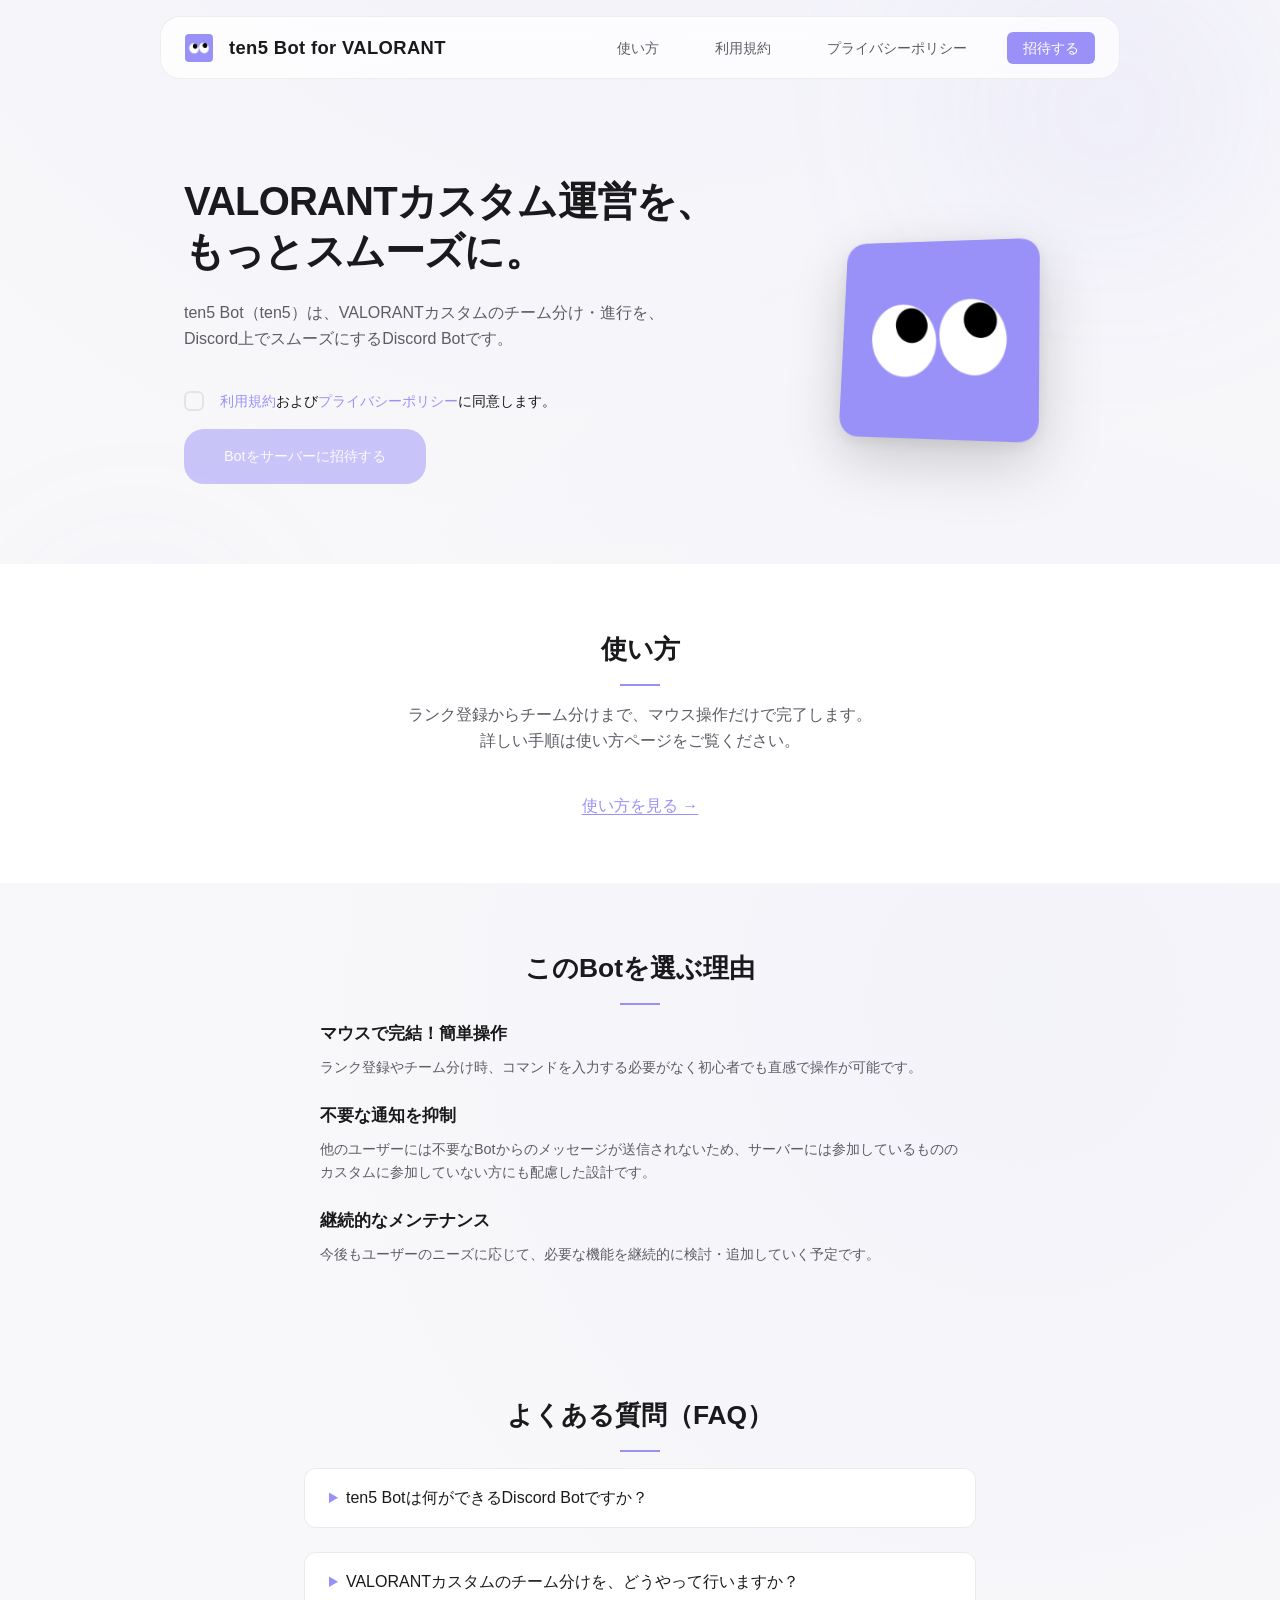
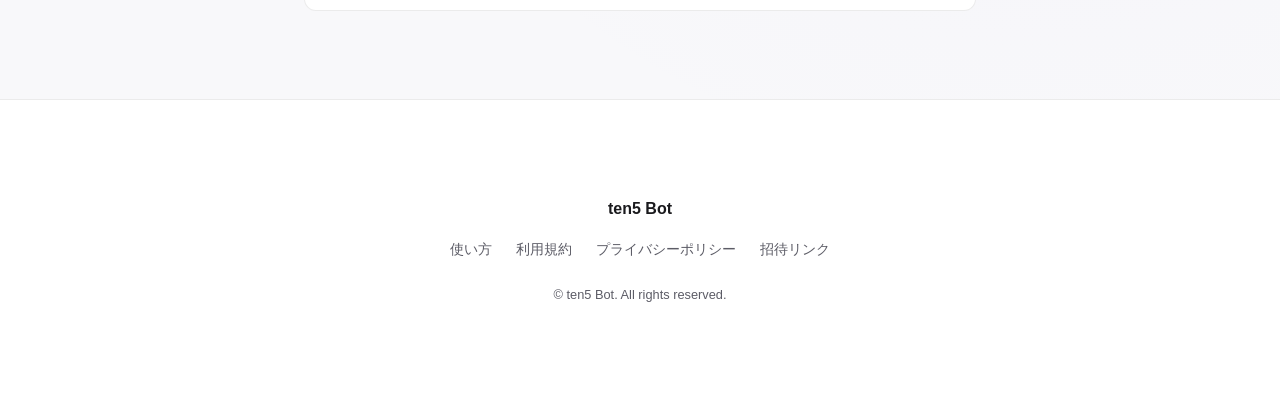
==== index.html @ 1a9ab6ff "Rename ten5Bot to ten5 Bot across site Made-with: Cursor" ====
<!DOCTYPE html>
<html lang="ja">
<head>
  <meta charset="UTF-8">
  <meta name="viewport" content="width=device-width, initial-scale=1.0">
  <meta name="description" content="ten5 Bot（ten5）- VALORANTカスタムのチーム分け・運営を、Discordでスムーズに。カスタム募集/管理/進行を快適にするDiscord Bot。">
  <title>ten5 Bot（ten5）| VALORANTカスタムのチーム分けをDiscordで</title>
  <meta name="robots" content="index,follow,max-image-preview:large,max-snippet:-1,max-video-preview:-1">
  <link rel="canonical" href="https://suistudio00.github.io/ten5bot-docs/">
  <link rel="alternate" hreflang="ja" href="https://suistudio00.github.io/ten5bot-docs/">
  <link rel="alternate" hreflang="x-default" href="https://suistudio00.github.io/ten5bot-docs/">
  <meta name="theme-color" content="#9a91f8">

  <meta property="og:type" content="website">
  <meta property="og:locale" content="ja_JP">
  <meta property="og:site_name" content="ten5 Bot">
  <meta property="og:title" content="ten5 Bot（ten5）| VALORANTカスタムのチーム分けをDiscordで">
  <meta property="og:description" content="VALORANTカスタムのチーム分け・運営をDiscordでスムーズに。ten5 Botはカスタム募集/管理/進行を快適にするDiscord Botです。">
  <meta property="og:url" content="https://suistudio00.github.io/ten5bot-docs/">
  <meta property="og:image" content="https://suistudio00.github.io/ten5bot-docs/img/ten5_icon1.png">
  <meta name="twitter:card" content="summary">
  <meta name="twitter:title" content="ten5 Bot（ten5）| VALORANTカスタムのチーム分けをDiscordで">
  <meta name="twitter:description" content="VALORANTカスタムのチーム分け・運営をDiscordでスムーズに。ten5 Botはカスタム募集/管理/進行を快適にするDiscord Botです。">
  <meta name="twitter:image" content="https://suistudio00.github.io/ten5bot-docs/img/ten5_icon1.png">
  <link rel="stylesheet" href="style.css">
  <link rel="icon" type="image/png" href="img/ten5_icon1.png">

  <script type="application/ld+json">
    {
      "@context": "https://schema.org",
      "@type": "SoftwareApplication",
      "name": "ten5 Bot",
      "alternateName": ["ten5"],
      "applicationCategory": "CommunicationApplication",
      "operatingSystem": "Discord",
      "description": "VALORANTカスタムのチーム分け・運営を、DiscordでスムーズにするDiscord Bot。",
      "url": "https://suistudio00.github.io/ten5bot-docs/",
      "image": "https://suistudio00.github.io/ten5bot-docs/img/ten5_icon1.png",
      "publisher": {
        "@type": "Organization",
        "name": "ten5 Bot"
      },
      "offers": {
        "@type": "Offer",
        "price": "0",
        "priceCurrency": "JPY"
      }
    }
  </script>

  <script type="application/ld+json">
    {
      "@context": "https://schema.org",
      "@type": "FAQPage",
      "mainEntity": [
        {
          "@type": "Question",
          "name": "ten5 Botは何ができるDiscord Botですか？",
          "acceptedAnswer": {
            "@type": "Answer",
            "text": "ten5 Bot（ten5）は、VALORANTカスタム向けに、ランク登録・確認、チーム分け（チーム分けBot）、マップ選択などをDiscord上で行えるDiscordBotです。"
          }
        },
        {
          "@type": "Question",
          "name": "VALORANTカスタムのチーム分けを、どうやって行いますか？",
          "acceptedAnswer": {
            "@type": "Answer",
            "text": "manual（使い方）ページで、Discordの操作（ボタン/セレクトメニュー）だけで完了する手順を紹介しています。"
          }
        }
      ]
    }
  </script>
</head>
<body>
  <!-- 背景のぼかしグラデーション blob（雰囲気の核） -->
  <div class="bg-blob bg-blob--1" aria-hidden="true"></div>
  <div class="bg-blob bg-blob--2" aria-hidden="true"></div>

  <header class="header" id="header">
    <div class="header__inner">
      <a href="index.html" class="header__brand" aria-label="ten5 Bot for VALORANT トップへ">
        <img src="img/ten5_icon1.png" alt="" class="header__brand-icon" width="28" height="28">
        <span class="header__brand-text">ten5 Bot<span class="header__brand-suffix"> for VALORANT</span></span>
      </a>
      <nav class="nav" aria-label="メインナビゲーション">
        <ul class="nav__list">
          <li><a href="manual/" class="nav__link">使い方</a></li>
          <li><a href="terms/" class="nav__link">利用規約</a></li>
          <li><a href="privacy/" class="nav__link">プライバシーポリシー</a></li>
          <li><a href="#invite-section" class="nav__link nav__link--cta" data-invite-modal>招待する</a></li>
        </ul>
      </nav>
      <button type="button" class="header__menu-btn" aria-label="メニューを開く" aria-expanded="false" aria-controls="nav-menu">
        <span class="header__menu-icon"></span>
      </button>
    </div>
    <div class="header__mobile" id="nav-menu" aria-hidden="true">
      <ul class="nav__list nav__list--mobile">
        <li><a href="manual/" class="nav__link">使い方</a></li>
        <li><a href="terms/" class="nav__link">利用規約</a></li>
        <li><a href="privacy/" class="nav__link">プライバシーポリシー</a></li>
        <li><a href="#invite-section" class="nav__link nav__link--cta" data-invite-modal>招待する</a></li>
      </ul>
    </div>
  </header>

  <!-- 招待モーダル（ヘッダー「招待する」クリックで表示） -->
  <div class="modal" id="invite-modal" role="dialog" aria-modal="true" aria-label="Botを招待" aria-hidden="true">
    <div class="modal__backdrop" data-modal-close></div>
    <div class="modal__content">
      <button type="button" class="modal__close" aria-label="閉じる" data-modal-close></button>
      <p class="modal__icon-wrap">
        <img src="img/ten5_icon1.png" alt="" class="modal__icon" width="48" height="48">
      </p>
      <div class="invite-agree">
        <label class="invite-agree__item">
          <input type="checkbox" name="agree-terms-modal" id="agree-terms-modal" class="invite-agree__input">
          <span class="invite-agree__check"></span>
          <span><a href="terms/">利用規約</a>に同意する</span>
        </label>
        <label class="invite-agree__item">
          <input type="checkbox" name="agree-privacy-modal" id="agree-privacy-modal" class="invite-agree__input">
          <span class="invite-agree__check"></span>
          <span><a href="privacy/">プライバシーポリシー</a>に同意する</span>
        </label>
      </div>
      <a href="https://discord.com/oauth2/authorize?client_id=1461335201685831790&amp;permissions=8&amp;integration_type=0&amp;scope=bot+applications.commands" id="invite-btn-modal" class="btn btn--primary btn--block invite-btn" aria-disabled="true" target="_blank" rel="noopener noreferrer">
        Botをサーバーに招待する
      </a>
    </div>
  </div>

  <main>
    <!-- トップ：キャッチコピーと招待 -->
    <section class="top-section" id="invite-section">
      <div class="container container--wide top-section__inner">
        <div class="top-section__text">
          <h1 class="top-section__title">
            <span class="top-section__title-line">VALORANTカスタム運営を、</span>
            <span class="top-section__title-line">もっとスムーズに。</span>
          </h1>
          <p class="top-section__lead">
            ten5 Bot（ten5）は、VALORANTカスタムのチーム分け・進行を、Discord上でスムーズにするDiscord Botです。
          </p>
          <div class="top-section__cta">
            <label class="invite-agree__item">
              <input type="checkbox" id="agree-hero" class="invite-agree__input">
              <span class="invite-agree__check"></span>
              <span><a href="terms/">利用規約</a>および<a href="privacy/">プライバシーポリシー</a>に同意します。</span>
            </label>
            <a href="https://discord.com/oauth2/authorize?client_id=1461335201685831790&amp;permissions=8&amp;integration_type=0&amp;scope=bot+applications.commands" id="invite-btn-hero" class="btn btn--primary invite-btn" aria-disabled="true" target="_blank" rel="noopener noreferrer">
              Botをサーバーに招待する
            </a>
          </div>
        </div>
        <div class="top-section__visual" aria-hidden="true">
          <div class="top-section__icon-3d">
            <img src="img/ten5_icon1.png" alt="" class="top-section__icon-img" width="180" height="180">
          </div>
        </div>
      </div>
    </section>

    <!-- 使い方 -->
    <section class="section" id="usage-section">
      <div class="container">
        <h2 class="section__title">使い方</h2>
        <div class="section__body">
          <p class="section__lead">ランク登録からチーム分けまで、マウス操作だけで完了します。<br>詳しい手順は使い方ページをご覧ください。</p>
          <p class="usage-link"><a href="manual/" class="text-link">使い方を見る →</a></p>
        </div>
      </div>
    </section>

    <!-- このBotを選ぶ理由 -->
    <section class="section section--features">
      <div class="container">
        <h2 class="section__title">このBotを選ぶ理由</h2>
        <div class="section__body">
        <ul class="feature-list">
          <li class="feature-item">
            <h3 class="feature-item__title">マウスで完結！簡単操作</h3>
            <p class="feature-item__desc">ランク登録やチーム分け時、コマンドを入力する必要がなく初心者でも直感で操作が可能です。</p>
          </li>
          <li class="feature-item">
            <h3 class="feature-item__title">不要な通知を抑制</h3>
            <p class="feature-item__desc">他のユーザーには不要なBotからのメッセージが送信されないため、サーバーには参加しているもののカスタムに参加していない方にも配慮した設計です。</p>
          </li>
          <li class="feature-item">
            <h3 class="feature-item__title">継続的なメンテナンス</h3>
            <p class="feature-item__desc">今後もユーザーのニーズに応じて、必要な機能を継続的に検討・追加していく予定です。</p>
          </li>
        </ul>
        </div>
      </div>
    </section>

    <section class="section" id="seo-faq">
      <div class="container">
        <h2 class="section__title">よくある質問（FAQ）</h2>
        <div class="section__body">
          <details class="doc-accordion">
            <summary class="doc-accordion__summary">ten5 Botは何ができるDiscord Botですか？</summary>
            <div class="doc-accordion__content">
              <p>ten5 Bot（ten5）は、VALORANTカスタム向けに、ランク登録・確認、チーム分け（チーム分けBot）、マップ選択などをDiscord上で行えるDiscordBotです。</p>
            </div>
          </details>
          <details class="doc-accordion">
            <summary class="doc-accordion__summary">VALORANTカスタムのチーム分けを、どうやって行いますか？</summary>
            <div class="doc-accordion__content">
              <p>使い方（manual）ページで、Discordの操作（ボタン/セレクトメニュー）だけで完了する手順を紹介しています。</p>
              <p><a href="manual/" class="text-link">使い方を見る →</a></p>
            </div>
          </details>
        </div>
      </div>
    </section>
  </main>

  <footer class="footer">
    <div class="container footer__inner">
      <div class="footer__brand">ten5 Bot</div>
      <nav class="footer__nav" aria-label="フッターナビゲーション">
        <a href="manual/">使い方</a>
        <a href="terms/">利用規約</a>
        <a href="privacy/">プライバシーポリシー</a>
        <a href="https://discord.com/oauth2/authorize?client_id=1461335201685831790&amp;permissions=8&amp;integration_type=0&amp;scope=bot+applications.commands" target="_blank" rel="noopener noreferrer">招待リンク</a>
      </nav>
      <p class="footer__copy">&copy; ten5 Bot. All rights reserved.</p>
    </div>
  </footer>

  <script src="script.js"></script>
</body>
</html>
---- style.css ----
/* ============================================
   ten5 Bot LP - デザインの核：余白・タイポグラフィ・透明感
   ============================================ */

:root {
  /* カラー：白基調 + アクセント rgb(154, 145, 248) */
  --color-bg: #f8f8fa;
  --color-bg-elevated: #ffffff;
  --color-surface: rgba(255, 255, 255, 0.9);
  --color-surface-dark: rgba(0, 0, 0, 0.03);
  --color-border: rgba(0, 0, 0, 0.08);
  --color-text: #1a1a1d;
  --color-text-muted: #5c5c66;
  --color-accent: rgb(154, 145, 248);
  --color-accent-soft: rgba(154, 145, 248, 0.2);
  --color-accent-hover: rgb(138, 128, 240);

  /* 余白：広めで上品に */
  --space-xs: 0.5rem;
  --space-sm: 1rem;
  --space-md: 1.5rem;
  --space-lg: 2.5rem;
  --space-xl: 4rem;
  --space-2xl: 6rem;
  --space-3xl: 8rem;

  --container-max: 720px;
  --container-wide: 960px;

  /* タイポグラフィ：強弱を明確に */
  --font-sans: "Segoe UI", "Hiragino Sans", "Hiragino Kaku Gothic ProN", Meiryo, sans-serif;
  --text-hero: clamp(2rem, 5vw, 3rem);
  --text-h1: clamp(1.75rem, 4vw, 2.25rem);
  --text-h2: clamp(1.35rem, 3vw, 1.65rem);
  --text-body: 1rem;
  --text-small: 0.9rem;
  --text-tiny: 0.8rem;
  --weight-bold: 700;
  --weight-medium: 500;
  --line-tight: 1.25;
  --line-normal: 1.6;

  /* ガラス・角・影 */
  --radius-sm: 6px;
  --radius-md: 12px;
  --radius-lg: 20px;
  --radius-full: 9999px;
  --blur: 12px;
  --transition: 0.2s ease;
}

*, *::before, *::after { box-sizing: border-box; }
html { scroll-behavior: smooth; }
body {
  margin: 0;
  font-family: var(--font-sans);
  font-size: var(--text-body);
  line-height: var(--line-normal);
  color: var(--color-text);
  background: var(--color-bg);
  background-image: radial-gradient(ellipse 80% 50% at 50% -20%, rgba(154, 145, 248, 0.08), transparent),
                   radial-gradient(ellipse 60% 40% at 80% 50%, rgba(154, 145, 248, 0.05), transparent);
  min-height: 100vh;
  -webkit-font-smoothing: antialiased;
}

/* 背景 blob：ぼかした光の玉 */
.bg-blob {
  position: fixed;
  border-radius: 50%;
  filter: blur(80px);
  opacity: 0.5;
  pointer-events: none;
  z-index: 0;
}
.bg-blob--1 {
  width: min(600px, 90vw);
  height: min(400px, 60vw);
  background: radial-gradient(circle, var(--color-accent-soft) 0%, transparent 70%);
  top: -10%;
  right: -10%;
}
.bg-blob--2 {
  width: min(400px, 70vw);
  height: min(300px, 50vw);
  background: radial-gradient(circle, rgba(154, 145, 248, 0.12) 0%, transparent 70%);
  bottom: 10%;
  left: -5%;
}

/* コンテナ：中央寄せ・max-width（body/main に幅制限はなし。各ブロックが .container で 720px） */
.container {
  width: 100%;
  max-width: var(--container-max);
  margin: 0 auto;
  padding: 0 var(--space-md);
  box-sizing: border-box;
}
.container--wide { max-width: var(--container-wide); }

/* ========== ヘッダー ========== */
.header {
  position: fixed;
  top: var(--space-sm);
  left: var(--space-md);
  right: var(--space-md);
  z-index: 100;
  max-width: var(--container-wide);
  margin: 0 auto;
  padding: var(--space-sm) var(--space-md);
  border-radius: var(--radius-lg);
  background: rgba(255, 255, 255, 0.75);
  backdrop-filter: blur(var(--blur));
  -webkit-backdrop-filter: blur(var(--blur));
  border: 1px solid rgba(0, 0, 0, 0.06);
  transition: background var(--transition), border-color var(--transition);
}
.header.is-scrolled {
  background: rgba(255, 255, 255, 0.95);
  border-color: var(--color-border);
}
.header__inner {
  max-width: var(--container-wide);
  margin: 0 auto;
  display: flex;
  align-items: center;
  justify-content: space-between;
}
.header__brand {
  display: inline-flex;
  align-items: center;
  gap: var(--space-sm);
  font-weight: var(--weight-bold);
  font-size: 1.15rem;
  color: var(--color-text);
  text-decoration: none;
  letter-spacing: 0.02em;
}
.header__brand-icon {
  display: block;
  width: 28px;
  height: 28px;
  border-radius: 4px;
  object-fit: cover;
}
.header__brand:hover, .header__brand:focus-visible {
  color: var(--color-accent);
}

.nav__list {
  list-style: none;
  margin: 0;
  padding: 0;
  display: flex;
  align-items: center;
  gap: var(--space-md);
}
.nav__link {
  color: var(--color-text-muted);
  text-decoration: none;
  font-size: var(--text-small);
  padding: var(--space-xs) var(--space-sm);
  border-radius: var(--radius-sm);
  transition: color var(--transition), background var(--transition);
}
.nav__link:hover, .nav__link:focus-visible {
  color: var(--color-text);
  background: var(--color-surface-dark);
}
.nav__link--current {
  color: var(--color-text);
  position: relative;
  padding-bottom: 4px;
}
.nav__link--current::after {
  content: "";
  position: absolute;
  left: 0;
  right: 0;
  bottom: 0;
  height: 2px;
  background: var(--color-accent);
  border-radius: 0;
}
.nav__link--cta {
  color: #ffffff;
  background: var(--color-accent);
  font-weight: var(--weight-medium);
}
.nav__link--cta:hover, .nav__link--cta:focus-visible {
  background: var(--color-accent-hover);
  color: #ffffff;
}
.nav__link--cta.nav__link--current {
  padding-bottom: 4px;
}
.nav__link--cta.nav__link--current::after {
  background: rgba(255, 255, 255, 0.9);
}

/* モバイルメニューボタン */
.header__menu-btn {
  display: none;
  width: 44px;
  height: 44px;
  padding: 0;
  border: none;
  background: transparent;
  color: var(--color-text);
  cursor: pointer;
  border-radius: var(--radius-sm);
  align-items: center;
  justify-content: center;
  transition: background var(--transition);
}
.header__menu-btn:hover, .header__menu-btn:focus-visible {
  background: var(--color-surface-dark);
  outline: 2px solid var(--color-accent);
  outline-offset: 2px;
}
.header__menu-icon {
  display: block;
  width: 20px;
  height: 2px;
  background: currentColor;
  box-shadow: 0 -6px 0 currentColor, 0 6px 0 currentColor;
}

.header__mobile {
  display: none;
  padding: var(--space-sm);
  border-top: 1px solid var(--color-border);
  background: var(--color-bg-elevated);
}
.header__mobile.is-open {
  display: block;
  background: var(--color-bg-elevated);
}
.nav__list--mobile {
  flex-direction: column;
  gap: var(--space-xs);
}
.nav__list--mobile .nav__link { display: block; padding: var(--space-sm); }

@media (max-width: 768px) {
  .nav { display: none; }
  .header__menu-btn { display: flex; }
  .header__brand-suffix { display: none; }
}

/* ========== トップセクション（キャッチ＋招待） ========== */
.top-section {
  position: relative;
  z-index: 1;
  padding: calc(80px + var(--space-2xl)) var(--space-md) var(--space-xl);
}
.top-section__inner {
  display: grid;
  grid-template-columns: 1fr 1fr;
  align-items: center;
  gap: var(--space-xl);
}
.top-section__text {
  text-align: left;
}
.top-section__title {
  margin: 0 0 var(--space-md);
  font-size: clamp(1.25rem, 4vw, 2.5rem);
  font-weight: var(--weight-bold);
  line-height: var(--line-tight);
  letter-spacing: -0.02em;
  color: var(--color-text);
}
.top-section__title-line {
  display: block;
  white-space: nowrap;
}
.top-section__lead {
  margin: 0 0 var(--space-lg);
  font-size: var(--text-body);
  color: var(--color-text-muted);
  line-height: var(--line-normal);
}
.top-section__cta {
  margin: 0;
}
.top-section__cta .invite-agree__item {
  margin-bottom: var(--space-sm);
}
.top-section__cta .btn {
  white-space: nowrap;
}

/* 右カラム：3Dアイコン */
.top-section__visual {
  display: flex;
  align-items: center;
  justify-content: center;
  perspective: 600px;
}
.top-section__icon-3d {
  transform: rotateY(-12deg) rotateX(8deg);
  transition: transform 0.5s ease;
}
.top-section__icon-3d:hover {
  transform: rotateY(0deg) rotateX(0deg) scale(1.05);
}
.top-section__icon-img {
  display: block;
  width: clamp(120px, 18vw, 200px);
  height: auto;
  border-radius: var(--radius-lg);
  box-shadow: 0 20px 60px rgba(0, 0, 0, 0.18), 0 4px 16px rgba(0, 0, 0, 0.08);
}

@media (max-width: 768px) {
  .top-section__inner {
    grid-template-columns: 1fr;
    text-align: center;
  }
  .top-section__text {
    text-align: center;
    order: 1;
  }
  .top-section__visual {
    order: 0;
    margin-bottom: var(--space-md);
  }
  .top-section__icon-img {
    width: 120px;
  }
  .top-section__cta .invite-agree__item {
    justify-content: center;
  }
}

/* ボタン：フラット寄り・洗練 */
.btn {
  display: inline-flex;
  align-items: center;
  justify-content: center;
  gap: var(--space-sm);
  padding: var(--space-sm) var(--space-lg);
  font-family: inherit;
  font-size: var(--text-small);
  font-weight: var(--weight-medium);
  text-decoration: none;
  border: none;
  border-radius: var(--radius-lg);
  cursor: pointer;
  transition: background var(--transition), color var(--transition), opacity var(--transition);
}
.btn__icon {
  display: block;
  width: 20px;
  height: 20px;
  border-radius: var(--radius-sm);
  object-fit: cover;
  flex-shrink: 0;
}
.btn--primary {
  background: var(--color-accent);
  color: #ffffff;
}
.btn--primary:hover:not([aria-disabled="true"]), .btn--primary:focus-visible:not([aria-disabled="true"]) {
  background: var(--color-accent-hover);
  color: #ffffff;
  outline: 2px solid var(--color-accent);
  outline-offset: 2px;
}
.btn--primary[aria-disabled="true"] {
  opacity: 0.5;
  cursor: not-allowed;
  pointer-events: none;
}
.btn--block { width: 100%; }

/* テキストリンク（ボタンではない導線） */
.text-link {
  color: var(--color-accent);
  text-decoration: underline;
  text-underline-offset: 3px;
  font-weight: var(--weight-medium);
}
.text-link:hover,
.text-link:focus-visible {
  color: var(--color-accent-hover);
}

/* ========== セクション共通 ========== */
.section {
  position: relative;
  z-index: 1;
  padding: var(--space-xl) var(--space-md);
}
#usage-section {
  background: var(--color-bg-elevated);
}
.section__title {
  margin: 0 0 var(--space-sm);
  font-size: var(--text-h2);
  font-weight: var(--weight-bold);
  color: var(--color-text);
  text-align: center;
  position: relative;
  padding-bottom: var(--space-sm);
}
.section__title::after {
  content: "";
  position: absolute;
  left: 50%;
  bottom: 0;
  transform: translateX(-50%);
  width: 40px;
  height: 2px;
  background: var(--color-accent);
}
.section__lead {
  margin: 0 0 var(--space-lg);
  color: var(--color-text-muted);
  text-align: center;
  max-width: 36em;
  margin-left: auto;
  margin-right: auto;
}
.usage-link {
  text-align: center;
  margin: 0;
}

/* すっきり、ひとつに：特徴リスト */
.feature-list {
  list-style: none;
  margin: 0;
  padding: 0;
  display: flex;
  flex-direction: column;
  gap: var(--space-md);
  max-width: 640px;
  margin-left: auto;
  margin-right: auto;
}
.feature-item {
  display: block;
}
.feature-item__title {
  margin: 0 0 var(--space-xs);
  font-size: 1.05rem;
  font-weight: var(--weight-bold);
  color: var(--color-text);
}
.feature-item__desc {
  margin: 0;
  font-size: var(--text-small);
  color: var(--color-text-muted);
  line-height: var(--line-normal);
}

/* 招待同意チェックボックス */
.invite-agree {
  margin-bottom: var(--space-lg);
}
.invite-agree__item {
  display: flex;
  align-items: flex-start;
  gap: var(--space-sm);
  cursor: pointer;
  margin-bottom: var(--space-sm);
  font-size: var(--text-small);
  color: var(--color-text);
  line-height: 1.5;
}
.invite-agree__item a {
  color: var(--color-accent);
  text-decoration: none;
}
.invite-agree__item a:hover { text-decoration: underline; }
.invite-agree__input {
  position: absolute;
  width: 1px;
  height: 1px;
  padding: 0;
  margin: -1px;
  overflow: hidden;
  clip: rect(0, 0, 0, 0);
  border: 0;
}
.invite-agree__check {
  flex-shrink: 0;
  width: 20px;
  height: 20px;
  border: 2px solid var(--color-border);
  border-radius: var(--radius-sm);
  background: transparent;
  transition: border-color var(--transition), background var(--transition);
}
.invite-agree__input:focus-visible + .invite-agree__check {
  outline: 2px solid var(--color-accent);
  outline-offset: 2px;
}
.invite-agree__input:checked + .invite-agree__check {
  background: var(--color-accent);
  border-color: var(--color-accent);
}
.invite-agree__input:checked + .invite-agree__check::after {
  content: "";
  display: block;
  width: 6px;
  height: 10px;
  margin: 2px 0 0 6px;
  border: solid #ffffff;
  border-width: 0 2px 2px 0;
  transform: rotate(45deg);
}
.invite-btn { margin-bottom: var(--space-sm); }

/* ========== フッター ========== */
.footer {
  position: relative;
  z-index: 1;
  padding: var(--space-2xl) var(--space-md);
  border-top: 1px solid var(--color-border);
  background: var(--color-bg-elevated);
}
.footer__inner {
  text-align: center;
}
.footer__brand {
  font-weight: var(--weight-bold);
  font-size: 1rem;
  margin-bottom: var(--space-sm);
}
.footer__nav {
  display: flex;
  flex-wrap: wrap;
  justify-content: center;
  gap: var(--space-md);
  margin-bottom: var(--space-md);
}
.footer__nav a {
  color: var(--color-text-muted);
  text-decoration: none;
  font-size: var(--text-small);
}
.footer__nav a:hover, .footer__nav a:focus-visible {
  color: var(--color-accent);
  outline: 2px solid var(--color-accent);
  outline-offset: 2px;
}
.footer__copy {
  margin: 0;
  font-size: var(--text-tiny);
  color: var(--color-text-muted);
}

/* フェードイン用（セクション＝タイトル＋内容の2分割で表示） */
.section__title,
.section__body {
  opacity: 0;
  transform: translateY(12px);
  transition: opacity 0.5s ease, transform 0.5s ease;
}
.section__body {
  transition-delay: 0.1s;
}
.section__title.is-visible,
.section__body.is-visible {
  opacity: 1;
  transform: none;
}
.section__body.is-visible {
  transition-delay: 0s;
}

/* ========== 招待モーダル ========== */
.modal {
  position: fixed;
  inset: 0;
  z-index: 200;
  display: flex;
  align-items: center;
  justify-content: center;
  padding: var(--space-md);
  box-sizing: border-box;
  visibility: hidden;
  opacity: 0;
  transition: visibility var(--transition), opacity var(--transition);
}
.modal.is-open {
  visibility: visible;
  opacity: 1;
}
.modal__backdrop {
  position: absolute;
  inset: 0;
  background: rgba(0, 0, 0, 0.4);
  cursor: pointer;
}
.modal__content {
  position: relative;
  width: 100%;
  max-width: 420px;
  max-height: 90vh;
  overflow: auto;
  background: var(--color-bg-elevated);
  border: 1px solid var(--color-border);
  border-radius: var(--radius-md);
  padding: var(--space-lg);
  padding-top: 3rem;
  box-shadow: 0 8px 32px rgba(0, 0, 0, 0.15);
}
.modal__icon-wrap {
  margin: 0 0 var(--space-md);
  text-align: center;
}
.modal__icon {
  display: inline-block;
  width: 48px;
  height: 48px;
  border-radius: 4px;
  object-fit: cover;
}
.modal__close {
  position: absolute;
  top: var(--space-sm);
  right: var(--space-sm);
  width: 36px;
  height: 36px;
  padding: 0;
  border: none;
  background: transparent;
  color: var(--color-text-muted);
  font-size: 1.5rem;
  line-height: 1;
  cursor: pointer;
  border-radius: var(--radius-sm);
  transition: color var(--transition), background var(--transition);
}
.modal__close:hover,
.modal__close:focus-visible {
  color: var(--color-text);
  background: var(--color-surface-dark);
}
.modal__close::before {
  content: "×";
}

/* ========== ドキュメントページ（terms / privacy）共通 ========== */
.doc-page {
  position: relative;
  z-index: 1;
  min-height: 100vh;
  padding: calc(70px + var(--space-xl)) var(--space-md) var(--space-2xl);
}
.doc-page .container {
  max-width: 640px;
}
.doc-page__back {
  display: inline-flex;
  align-items: center;
  gap: var(--space-xs);
  margin-bottom: var(--space-lg);
  color: var(--color-text-muted);
  text-decoration: none;
  font-size: var(--text-small);
  transition: color var(--transition);
}
.doc-page__back:hover, .doc-page__back:focus-visible {
  color: var(--color-accent);
}
.doc-page__title {
  margin: 0 0 var(--space-xs);
  font-size: var(--text-h1);
  font-weight: var(--weight-bold);
  color: var(--color-text);
}
.doc-page__updated {
  margin: 0 0 var(--space-xl);
  font-size: var(--text-small);
  color: var(--color-text-muted);
}
.doc-page__nav {
  margin: 0 0 var(--space-xl);
  padding: var(--space-md);
  background: var(--color-surface-dark);
  border-radius: var(--radius-md);
  border: 1px solid var(--color-border);
}
.doc-page__nav ul {
  margin: 0;
  padding-left: 0;
  list-style: none;
}
.doc-page__nav li {
  margin: 0 0 0.35rem;
}
.doc-page__nav li:last-child {
  margin-bottom: 0;
}
.doc-page__nav a {
  color: var(--color-accent);
  text-decoration: none;
}
.doc-page__nav a:hover {
  text-decoration: underline;
}
.doc-page h2 {
  margin: var(--space-lg) 0 var(--space-sm);
  font-size: var(--text-h2);
  font-weight: var(--weight-bold);
  color: var(--color-text);
  padding-bottom: var(--space-xs);
  border-bottom: 1px solid var(--color-border);
}
.doc-page h3 {
  margin: var(--space-md) 0 var(--space-xs);
  font-size: 1.1rem;
  font-weight: var(--weight-medium);
  color: var(--color-text);
}
.doc-page p, .doc-page li {
  color: var(--color-text-muted);
  margin: 0 0 var(--space-sm);
  line-height: var(--line-normal);
}
.doc-page ul,
.doc-page ol {
  padding-left: 1.5em;
  margin: 0 0 var(--space-md);
}
.doc-page ol {
  list-style-type: decimal;
}

/* 使い方ページの画像・コード表示 */
.doc-figure {
  margin: 0 0 var(--space-md);
}
.doc-figure__img {
  display: block;
  width: 100%;
  height: auto;
  border-radius: var(--radius-md);
  border: 1px solid var(--color-border);
  background: var(--color-bg-elevated);
}
.doc-figure__video {
  display: block;
  width: 100%;
  max-height: 70vh;
  border-radius: var(--radius-md);
  border: 1px solid var(--color-border);
  background: #000;
}
.doc-page .doc-note {
  color: #c45c26 !important;
  font-size: var(--text-small);
  margin: var(--space-sm) 0 var(--space-md);
}
.doc-code {
  margin: 0 0 var(--space-md);
  padding: var(--space-sm);
  background: var(--color-surface-dark);
  border: 1px solid var(--color-border);
  border-radius: var(--radius-md);
  overflow-x: auto;
}
.doc-code code {
  font-family: ui-monospace, SFMono-Regular, Menlo, Consolas, "Liberation Mono", monospace;
  font-size: 0.95em;
  color: var(--color-text);
}

/* 折りたたみ（details/summary） */
.doc-accordion {
  margin: 0 0 var(--space-md);
  padding: var(--space-sm) var(--space-md);
  background: var(--color-bg-elevated);
  border: 1px solid var(--color-border);
  border-radius: var(--radius-md);
}
.doc-accordion__summary {
  cursor: pointer;
  font-weight: var(--weight-medium);
  color: var(--color-text);
}
.doc-accordion__summary::marker {
  color: var(--color-accent);
}
.doc-accordion__content {
  padding-top: var(--space-sm);
}
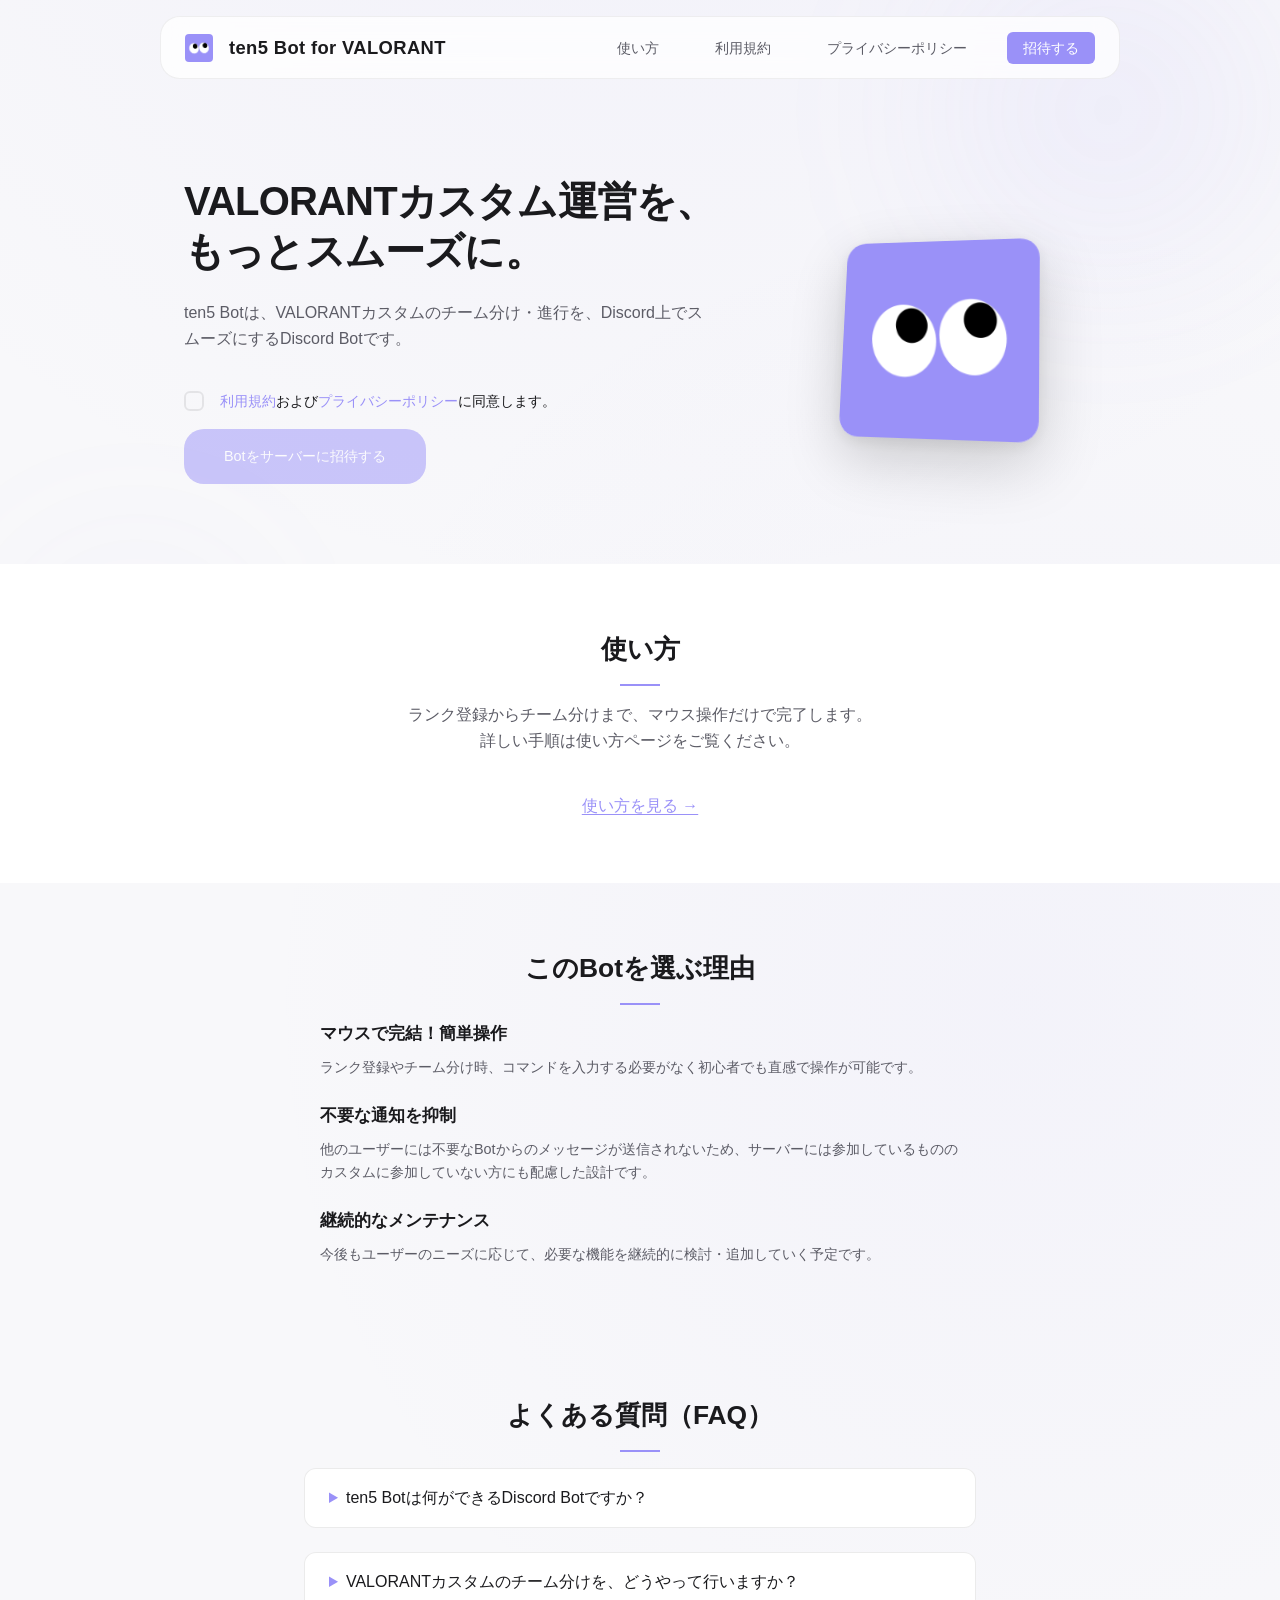
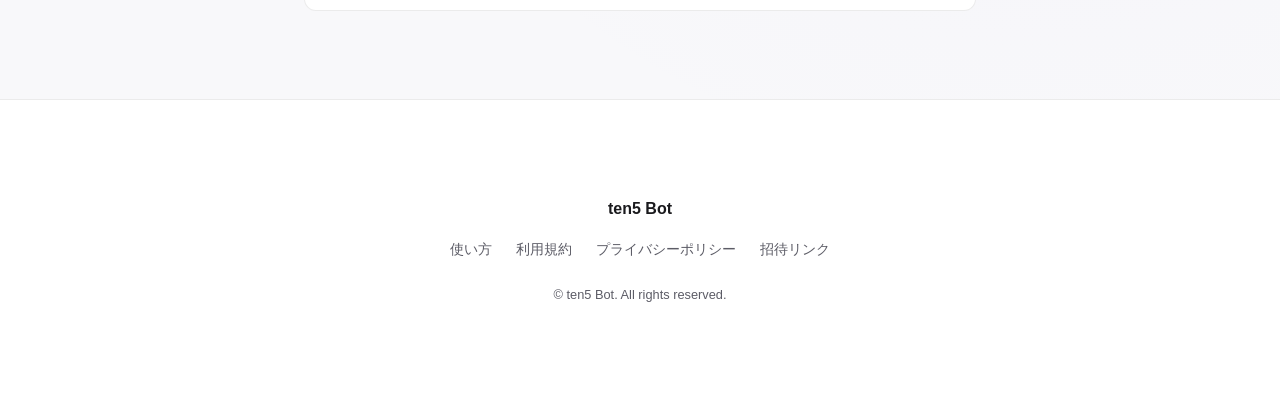
==== commit 37aa9f41: "Naming: unify to 'ten5 Bot' and simplify manual title Made-with: Cursor" ====
--- a/index.html
+++ b/index.html
@@ -3,25 +3,27 @@
 <head>
   <meta charset="UTF-8">
   <meta name="viewport" content="width=device-width, initial-scale=1.0">
-  <meta name="description" content="ten5 Bot（ten5）- VALORANTカスタムのチーム分け・運営を、Discordでスムーズに。カスタム募集/管理/進行を快適にするDiscord Bot。">
-  <title>ten5 Bot（ten5）| VALORANTカスタムのチーム分けをDiscordで</title>
+  <meta name="description" content="ten5 Bot- VALORANTカスタムのチーム分け・運営を、Discordでスムーズに。カスタム募集/管理/進行を快適にするDiscord Bot。">
+  <title>ten5 Bot| VALORANTカスタムのチーム分けをDiscordで</title>
   <meta name="robots" content="index,follow,max-image-preview:large,max-snippet:-1,max-video-preview:-1">
-  <link rel="canonical" href="https://suistudio00.github.io/ten5bot-docs/">
-  <link rel="alternate" hreflang="ja" href="https://suistudio00.github.io/ten5bot-docs/">
-  <link rel="alternate" hreflang="x-default" href="https://suistudio00.github.io/ten5bot-docs/">
+  <link rel="canonical" href="https://suidatte.github.io/ten5bot-docs/">
+  <link rel="alternate" hreflang="ja" href="https://suidatte.github.io/ten5bot-docs/">
+  <link rel="alternate" hreflang="x-default" href="https://suidatte.github.io/ten5bot-docs/">
   <meta name="theme-color" content="#9a91f8">
 
   <meta property="og:type" content="website">
   <meta property="og:locale" content="ja_JP">
   <meta property="og:site_name" content="ten5 Bot">
-  <meta property="og:title" content="ten5 Bot（ten5）| VALORANTカスタムのチーム分けをDiscordで">
+  <meta property="og:title" content="ten5 Bot| VALORANTカスタムのチーム分けをDiscordで">
   <meta property="og:description" content="VALORANTカスタムのチーム分け・運営をDiscordでスムーズに。ten5 Botはカスタム募集/管理/進行を快適にするDiscord Botです。">
-  <meta property="og:url" content="https://suistudio00.github.io/ten5bot-docs/">
-  <meta property="og:image" content="https://suistudio00.github.io/ten5bot-docs/img/ten5_icon1.png">
-  <meta name="twitter:card" content="summary">
-  <meta name="twitter:title" content="ten5 Bot（ten5）| VALORANTカスタムのチーム分けをDiscordで">
+  <meta property="og:url" content="https://suidatte.github.io/ten5bot-docs/">
+  <meta property="og:image" content="https://suidatte.github.io/ten5bot-docs/img/ogp.jpg">
+  <meta property="og:image:alt" content="ten5 Bot - VALORANTカスタムのチーム分けをDiscordで">
+  <meta name="twitter:card" content="summary_large_image">
+  <meta name="twitter:title" content="ten5 Bot| VALORANTカスタムのチーム分けをDiscordで">
   <meta name="twitter:description" content="VALORANTカスタムのチーム分け・運営をDiscordでスムーズに。ten5 Botはカスタム募集/管理/進行を快適にするDiscord Botです。">
-  <meta name="twitter:image" content="https://suistudio00.github.io/ten5bot-docs/img/ten5_icon1.png">
+  <meta name="twitter:image" content="https://suidatte.github.io/ten5bot-docs/img/ogp.jpg">
+  <meta name="twitter:image:alt" content="ten5 Bot - VALORANTカスタムのチーム分けをDiscordで">
   <link rel="stylesheet" href="style.css">
   <link rel="icon" type="image/png" href="img/ten5_icon1.png">
 
@@ -34,8 +36,8 @@
       "applicationCategory": "CommunicationApplication",
       "operatingSystem": "Discord",
       "description": "VALORANTカスタムのチーム分け・運営を、DiscordでスムーズにするDiscord Bot。",
-      "url": "https://suistudio00.github.io/ten5bot-docs/",
-      "image": "https://suistudio00.github.io/ten5bot-docs/img/ten5_icon1.png",
+      "url": "https://suidatte.github.io/ten5bot-docs/",
+      "image": "https://suidatte.github.io/ten5bot-docs/img/ogp.jpg",
       "publisher": {
         "@type": "Organization",
         "name": "ten5 Bot"
@@ -58,7 +60,7 @@
           "name": "ten5 Botは何ができるDiscord Botですか？",
           "acceptedAnswer": {
             "@type": "Answer",
-            "text": "ten5 Bot（ten5）は、VALORANTカスタム向けに、ランク登録・確認、チーム分け（チーム分けBot）、マップ選択などをDiscord上で行えるDiscordBotです。"
+            "text": "ten5 Botは、VALORANTカスタム向けに、ランク登録・確認、チーム分け（チーム分けBot）、マップ選択などをDiscord上で行えるDiscordBotです。"
           }
         },
         {
@@ -142,7 +144,7 @@
             <span class="top-section__title-line">もっとスムーズに。</span>
           </h1>
           <p class="top-section__lead">
-            ten5 Bot（ten5）は、VALORANTカスタムのチーム分け・進行を、Discord上でスムーズにするDiscord Botです。
+            ten5 Botは、VALORANTカスタムのチーム分け・進行を、Discord上でスムーズにするDiscord Botです。
           </p>
           <div class="top-section__cta">
             <label class="invite-agree__item">
@@ -204,7 +206,7 @@
           <details class="doc-accordion">
             <summary class="doc-accordion__summary">ten5 Botは何ができるDiscord Botですか？</summary>
             <div class="doc-accordion__content">
-              <p>ten5 Bot（ten5）は、VALORANTカスタム向けに、ランク登録・確認、チーム分け（チーム分けBot）、マップ選択などをDiscord上で行えるDiscordBotです。</p>
+              <p>ten5 Botは、VALORANTカスタム向けに、ランク登録・確認、チーム分け（チーム分けBot）、マップ選択などをDiscord上で行えるDiscordBotです。</p>
             </div>
           </details>
           <details class="doc-accordion">
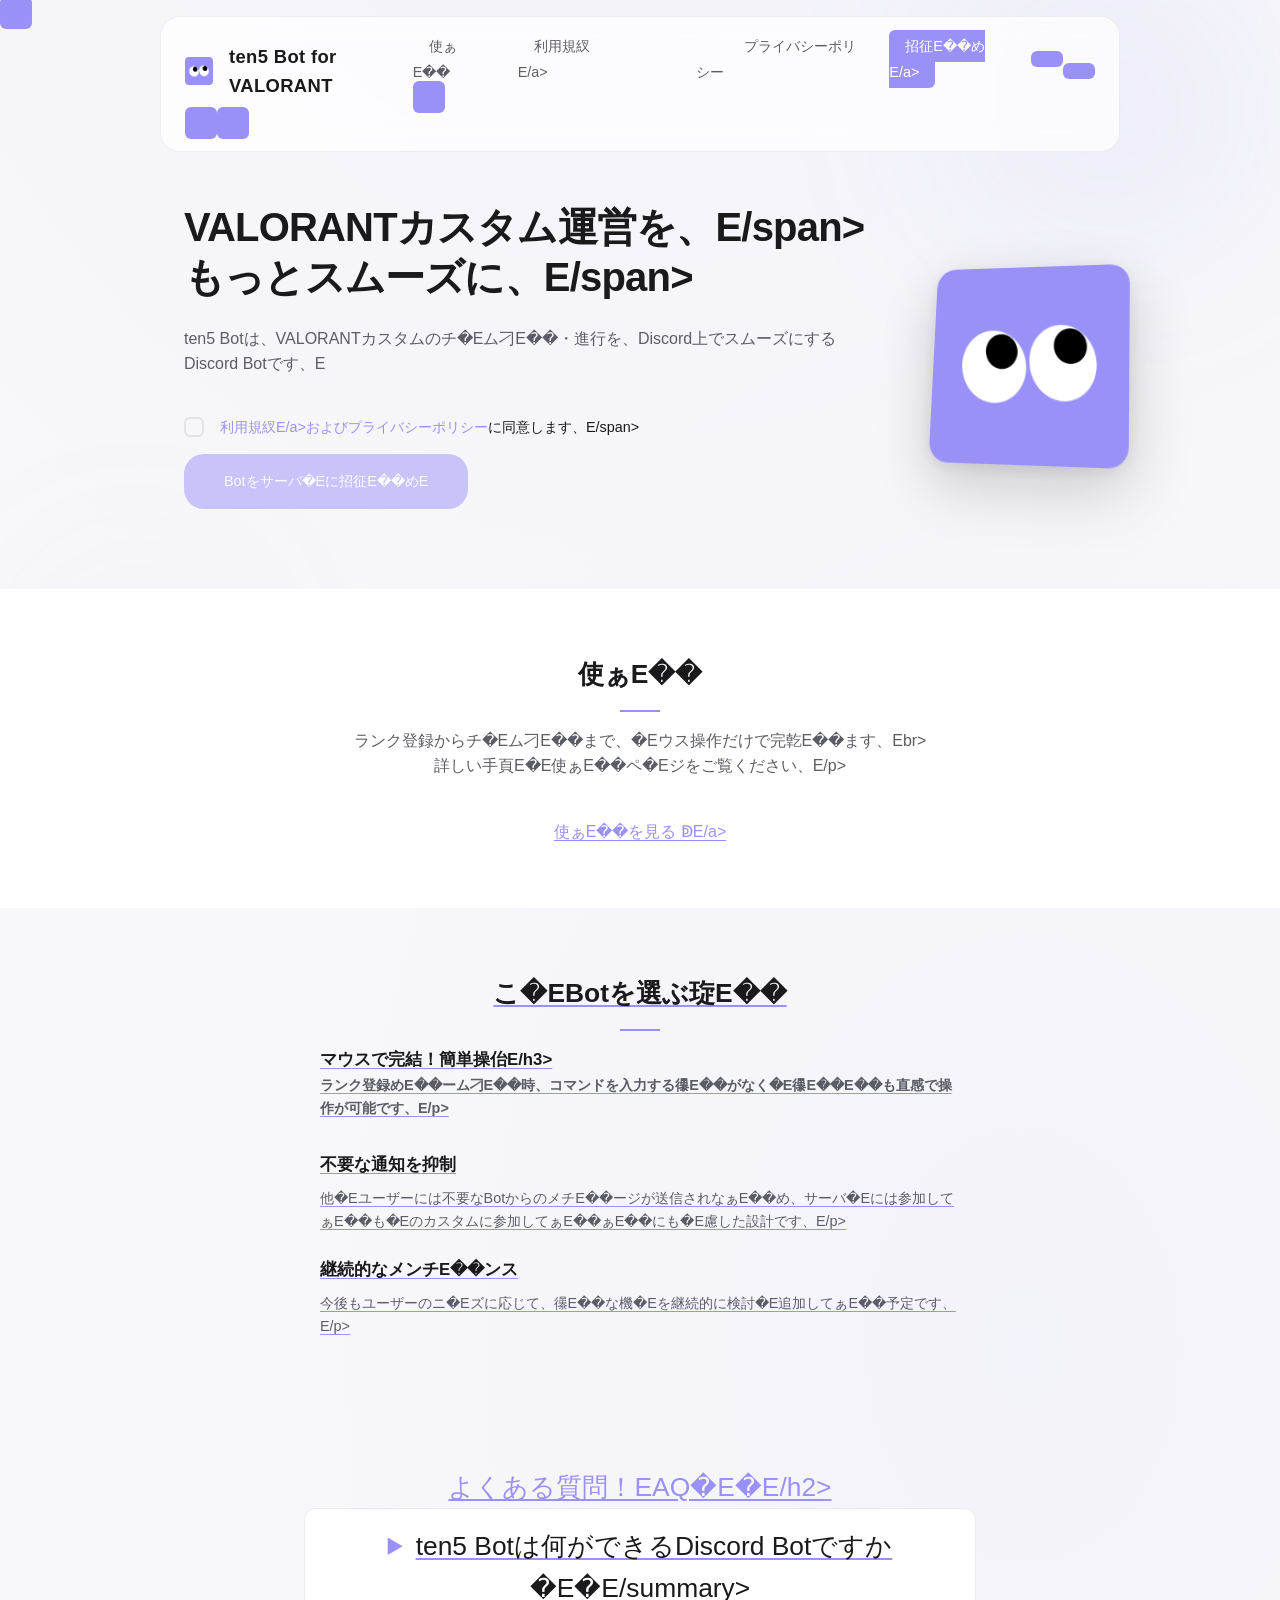
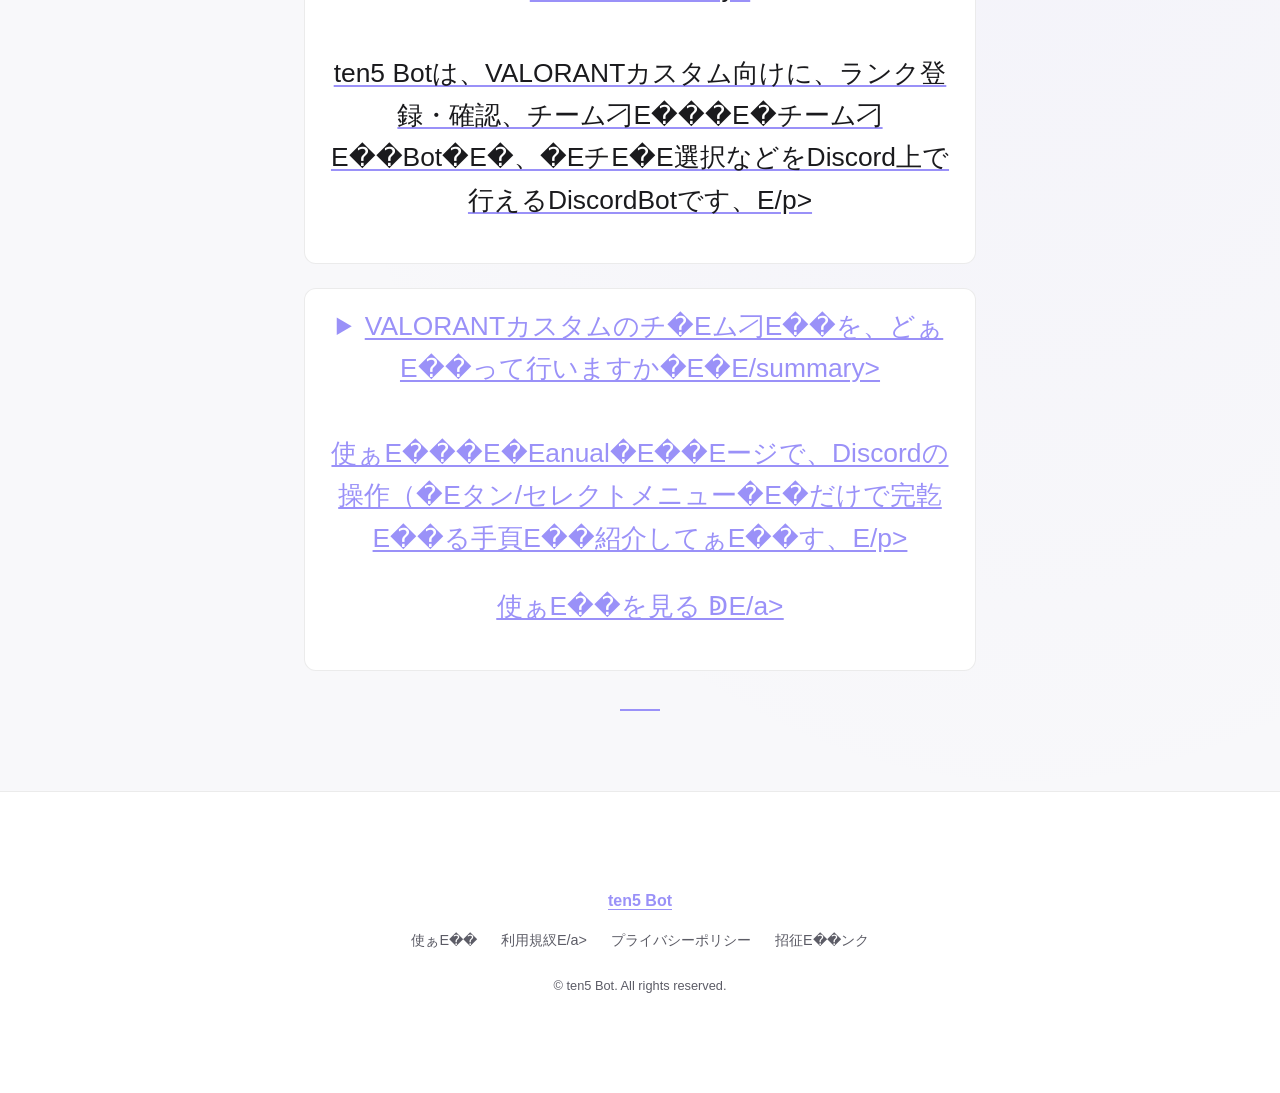
==== commit 07106858: "Move site to suidatte/ten5-docs URLs Made-with: Cursor" ====
--- a/index.html
+++ b/index.html
@@ -3,27 +3,27 @@
 <head>
   <meta charset="UTF-8">
   <meta name="viewport" content="width=device-width, initial-scale=1.0">
-  <meta name="description" content="ten5 Bot- VALORANTカスタムのチーム分け・運営を、Discordでスムーズに。カスタム募集/管理/進行を快適にするDiscord Bot。">
-  <title>ten5 Bot| VALORANTカスタムのチーム分けをDiscordで</title>
+  <meta name="description" content="ten5 Bot- VALORANTカスタムのチ�Eム刁E��・運営を、Discordでスムーズに。カスタム募集/管琁E進行を快適にするDiscord Bot、E>
+  <title>ten5 Bot| VALORANTカスタムのチ�Eム刁E��をDiscordで</title>
   <meta name="robots" content="index,follow,max-image-preview:large,max-snippet:-1,max-video-preview:-1">
-  <link rel="canonical" href="https://suidatte.github.io/ten5bot-docs/">
-  <link rel="alternate" hreflang="ja" href="https://suidatte.github.io/ten5bot-docs/">
-  <link rel="alternate" hreflang="x-default" href="https://suidatte.github.io/ten5bot-docs/">
+  <link rel="canonical" href="https://suidatte.github.io/ten5-docs/">
+  <link rel="alternate" hreflang="ja" href="https://suidatte.github.io/ten5-docs/">
+  <link rel="alternate" hreflang="x-default" href="https://suidatte.github.io/ten5-docs/">
   <meta name="theme-color" content="#9a91f8">
 
   <meta property="og:type" content="website">
   <meta property="og:locale" content="ja_JP">
   <meta property="og:site_name" content="ten5 Bot">
-  <meta property="og:title" content="ten5 Bot| VALORANTカスタムのチーム分けをDiscordで">
-  <meta property="og:description" content="VALORANTカスタムのチーム分け・運営をDiscordでスムーズに。ten5 Botはカスタム募集/管理/進行を快適にするDiscord Botです。">
-  <meta property="og:url" content="https://suidatte.github.io/ten5bot-docs/">
-  <meta property="og:image" content="https://suidatte.github.io/ten5bot-docs/img/ogp.jpg">
-  <meta property="og:image:alt" content="ten5 Bot - VALORANTカスタムのチーム分けをDiscordで">
+  <meta property="og:title" content="ten5 Bot| VALORANTカスタムのチ�Eム刁E��をDiscordで">
+  <meta property="og:description" content="VALORANTカスタムのチ�Eム刁E��・運営をDiscordでスムーズに。ten5 Botはカスタム募集/管琁E進行を快適にするDiscord Botです、E>
+  <meta property="og:url" content="https://suidatte.github.io/ten5-docs/">
+  <meta property="og:image" content="https://suidatte.github.io/ten5-docs/img/ogp.jpg">
+  <meta property="og:image:alt" content="ten5 Bot - VALORANTカスタムのチ�Eム刁E��をDiscordで">
   <meta name="twitter:card" content="summary_large_image">
-  <meta name="twitter:title" content="ten5 Bot| VALORANTカスタムのチーム分けをDiscordで">
-  <meta name="twitter:description" content="VALORANTカスタムのチーム分け・運営をDiscordでスムーズに。ten5 Botはカスタム募集/管理/進行を快適にするDiscord Botです。">
-  <meta name="twitter:image" content="https://suidatte.github.io/ten5bot-docs/img/ogp.jpg">
-  <meta name="twitter:image:alt" content="ten5 Bot - VALORANTカスタムのチーム分けをDiscordで">
+  <meta name="twitter:title" content="ten5 Bot| VALORANTカスタムのチ�Eム刁E��をDiscordで">
+  <meta name="twitter:description" content="VALORANTカスタムのチ�Eム刁E��・運営をDiscordでスムーズに。ten5 Botはカスタム募集/管琁E進行を快適にするDiscord Botです、E>
+  <meta name="twitter:image" content="https://suidatte.github.io/ten5-docs/img/ogp.jpg">
+  <meta name="twitter:image:alt" content="ten5 Bot - VALORANTカスタムのチ�Eム刁E��をDiscordで">
   <link rel="stylesheet" href="style.css">
   <link rel="icon" type="image/png" href="img/ten5_icon1.png">
 
@@ -35,9 +35,9 @@
       "alternateName": ["ten5"],
       "applicationCategory": "CommunicationApplication",
       "operatingSystem": "Discord",
-      "description": "VALORANTカスタムのチーム分け・運営を、DiscordでスムーズにするDiscord Bot。",
-      "url": "https://suidatte.github.io/ten5bot-docs/",
-      "image": "https://suidatte.github.io/ten5bot-docs/img/ogp.jpg",
+      "description": "VALORANTカスタムのチ�Eム刁E��・運営を、DiscordでスムーズにするDiscord Bot、E,
+      "url": "https://suidatte.github.io/ten5-docs/",
+      "image": "https://suidatte.github.io/ten5-docs/img/ogp.jpg",
       "publisher": {
         "@type": "Organization",
         "name": "ten5 Bot"
@@ -57,18 +57,18 @@
       "mainEntity": [
         {
           "@type": "Question",
-          "name": "ten5 Botは何ができるDiscord Botですか？",
+          "name": "ten5 Botは何ができるDiscord Botですか�E�E,
           "acceptedAnswer": {
             "@type": "Answer",
-            "text": "ten5 Botは、VALORANTカスタム向けに、ランク登録・確認、チーム分け（チーム分けBot）、マップ選択などをDiscord上で行えるDiscordBotです。"
+            "text": "ten5 Botは、VALORANTカスタム向けに、ランク登録・確認、チーム刁E���E�チーム刁E��Bot�E�、�EチE�E選択などをDiscord上で行えるDiscordBotです、E
           }
         },
         {
           "@type": "Question",
-          "name": "VALORANTカスタムのチーム分けを、どうやって行いますか？",
+          "name": "VALORANTカスタムのチ�Eム刁E��を、どぁE��って行いますか�E�E,
           "acceptedAnswer": {
             "@type": "Answer",
-            "text": "manual（使い方）ページで、Discordの操作（ボタン/セレクトメニュー）だけで完了する手順を紹介しています。"
+            "text": "manual�E�使ぁE���E��Eージで、Discordの操作（�Eタン/セレクトメニュー�E�だけで完亁E��る手頁E��紹介してぁE��す、E
           }
         }
       ]
@@ -76,7 +76,7 @@
   </script>
 </head>
 <body>
-  <!-- 背景のぼかしグラデーション blob（雰囲気の核） -->
+  <!-- 背景のぼかしグラチE�Eション blob�E�雰囲気�E核�E�E-->
   <div class="bg-blob bg-blob--1" aria-hidden="true"></div>
   <div class="bg-blob bg-blob--2" aria-hidden="true"></div>
 
@@ -88,31 +88,31 @@
       </a>
       <nav class="nav" aria-label="メインナビゲーション">
         <ul class="nav__list">
-          <li><a href="manual/" class="nav__link">使い方</a></li>
-          <li><a href="terms/" class="nav__link">利用規約</a></li>
+          <li><a href="manual/" class="nav__link">使ぁE��</a></li>
+          <li><a href="terms/" class="nav__link">利用規紁E/a></li>
           <li><a href="privacy/" class="nav__link">プライバシーポリシー</a></li>
-          <li><a href="#invite-section" class="nav__link nav__link--cta" data-invite-modal>招待する</a></li>
+          <li><a href="#invite-section" class="nav__link nav__link--cta" data-invite-modal>招征E��めE/a></li>
         </ul>
       </nav>
-      <button type="button" class="header__menu-btn" aria-label="メニューを開く" aria-expanded="false" aria-controls="nav-menu">
+      <button type="button" class="header__menu-btn" aria-label="メニューを開ぁE aria-expanded="false" aria-controls="nav-menu">
         <span class="header__menu-icon"></span>
       </button>
     </div>
     <div class="header__mobile" id="nav-menu" aria-hidden="true">
       <ul class="nav__list nav__list--mobile">
-        <li><a href="manual/" class="nav__link">使い方</a></li>
-        <li><a href="terms/" class="nav__link">利用規約</a></li>
+        <li><a href="manual/" class="nav__link">使ぁE��</a></li>
+        <li><a href="terms/" class="nav__link">利用規紁E/a></li>
         <li><a href="privacy/" class="nav__link">プライバシーポリシー</a></li>
-        <li><a href="#invite-section" class="nav__link nav__link--cta" data-invite-modal>招待する</a></li>
+        <li><a href="#invite-section" class="nav__link nav__link--cta" data-invite-modal>招征E��めE/a></li>
       </ul>
     </div>
   </header>
 
-  <!-- 招待モーダル（ヘッダー「招待する」クリックで表示） -->
-  <div class="modal" id="invite-modal" role="dialog" aria-modal="true" aria-label="Botを招待" aria-hidden="true">
+  <!-- 招征E��ーダル�E��EチE��ー「招征E��る」クリチE��で表示�E�E-->
+  <div class="modal" id="invite-modal" role="dialog" aria-modal="true" aria-label="Botを招征E aria-hidden="true">
     <div class="modal__backdrop" data-modal-close></div>
     <div class="modal__content">
-      <button type="button" class="modal__close" aria-label="閉じる" data-modal-close></button>
+      <button type="button" class="modal__close" aria-label="閉じめE data-modal-close></button>
       <p class="modal__icon-wrap">
         <img src="img/ten5_icon1.png" alt="" class="modal__icon" width="48" height="48">
       </p>
@@ -120,7 +120,7 @@
         <label class="invite-agree__item">
           <input type="checkbox" name="agree-terms-modal" id="agree-terms-modal" class="invite-agree__input">
           <span class="invite-agree__check"></span>
-          <span><a href="terms/">利用規約</a>に同意する</span>
+          <span><a href="terms/">利用規紁E/a>に同意する</span>
         </label>
         <label class="invite-agree__item">
           <input type="checkbox" name="agree-privacy-modal" id="agree-privacy-modal" class="invite-agree__input">
@@ -129,32 +129,29 @@
         </label>
       </div>
       <a href="https://discord.com/oauth2/authorize?client_id=1461335201685831790&amp;permissions=8&amp;integration_type=0&amp;scope=bot+applications.commands" id="invite-btn-modal" class="btn btn--primary btn--block invite-btn" aria-disabled="true" target="_blank" rel="noopener noreferrer">
-        Botをサーバーに招待する
-      </a>
+        Botをサーバ�Eに招征E��めE      </a>
     </div>
   </div>
 
   <main>
-    <!-- トップ：キャッチコピーと招待 -->
+    <!-- トップ：キャチE��コピ�Eと招征E-->
     <section class="top-section" id="invite-section">
       <div class="container container--wide top-section__inner">
         <div class="top-section__text">
           <h1 class="top-section__title">
-            <span class="top-section__title-line">VALORANTカスタム運営を、</span>
-            <span class="top-section__title-line">もっとスムーズに。</span>
+            <span class="top-section__title-line">VALORANTカスタム運営を、E/span>
+            <span class="top-section__title-line">もっとスムーズに、E/span>
           </h1>
           <p class="top-section__lead">
-            ten5 Botは、VALORANTカスタムのチーム分け・進行を、Discord上でスムーズにするDiscord Botです。
-          </p>
+            ten5 Botは、VALORANTカスタムのチ�Eム刁E��・進行を、Discord上でスムーズにするDiscord Botです、E          </p>
           <div class="top-section__cta">
             <label class="invite-agree__item">
               <input type="checkbox" id="agree-hero" class="invite-agree__input">
               <span class="invite-agree__check"></span>
-              <span><a href="terms/">利用規約</a>および<a href="privacy/">プライバシーポリシー</a>に同意します。</span>
+              <span><a href="terms/">利用規紁E/a>および<a href="privacy/">プライバシーポリシー</a>に同意します、E/span>
             </label>
             <a href="https://discord.com/oauth2/authorize?client_id=1461335201685831790&amp;permissions=8&amp;integration_type=0&amp;scope=bot+applications.commands" id="invite-btn-hero" class="btn btn--primary invite-btn" aria-disabled="true" target="_blank" rel="noopener noreferrer">
-              Botをサーバーに招待する
-            </a>
+              Botをサーバ�Eに招征E��めE            </a>
           </div>
         </div>
         <div class="top-section__visual" aria-hidden="true">
@@ -165,34 +162,34 @@
       </div>
     </section>
 
-    <!-- 使い方 -->
+    <!-- 使ぁE�� -->
     <section class="section" id="usage-section">
       <div class="container">
-        <h2 class="section__title">使い方</h2>
+        <h2 class="section__title">使ぁE��</h2>
         <div class="section__body">
-          <p class="section__lead">ランク登録からチーム分けまで、マウス操作だけで完了します。<br>詳しい手順は使い方ページをご覧ください。</p>
-          <p class="usage-link"><a href="manual/" class="text-link">使い方を見る →</a></p>
-        </div>
-      </div>
-    </section>
-
-    <!-- このBotを選ぶ理由 -->
+          <p class="section__lead">ランク登録からチ�Eム刁E��まで、�Eウス操作だけで完亁E��ます、Ebr>詳しい手頁E�E使ぁE��ペ�Eジをご覧ください、E/p>
+          <p class="usage-link"><a href="manual/" class="text-link">使ぁE��を見る ↁE/a></p>
+        </div>
+      </div>
+    </section>
+
+    <!-- こ�EBotを選ぶ琁E�� -->
     <section class="section section--features">
       <div class="container">
-        <h2 class="section__title">このBotを選ぶ理由</h2>
+        <h2 class="section__title">こ�EBotを選ぶ琁E��</h2>
         <div class="section__body">
         <ul class="feature-list">
           <li class="feature-item">
-            <h3 class="feature-item__title">マウスで完結！簡単操作</h3>
-            <p class="feature-item__desc">ランク登録やチーム分け時、コマンドを入力する必要がなく初心者でも直感で操作が可能です。</p>
+            <h3 class="feature-item__title">マウスで完結！簡単操佁E/h3>
+            <p class="feature-item__desc">ランク登録めE��ーム刁E��時、コマンドを入力する忁E��がなく�E忁E��E��も直感で操作が可能です、E/p>
           </li>
           <li class="feature-item">
             <h3 class="feature-item__title">不要な通知を抑制</h3>
-            <p class="feature-item__desc">他のユーザーには不要なBotからのメッセージが送信されないため、サーバーには参加しているもののカスタムに参加していない方にも配慮した設計です。</p>
+            <p class="feature-item__desc">他�Eユーザーには不要なBotからのメチE��ージが送信されなぁE��め、サーバ�Eには参加してぁE��も�Eのカスタムに参加してぁE��ぁE��にも�E慮した設計です、E/p>
           </li>
           <li class="feature-item">
-            <h3 class="feature-item__title">継続的なメンテナンス</h3>
-            <p class="feature-item__desc">今後もユーザーのニーズに応じて、必要な機能を継続的に検討・追加していく予定です。</p>
+            <h3 class="feature-item__title">継続的なメンチE��ンス</h3>
+            <p class="feature-item__desc">今後もユーザーのニ�Eズに応じて、忁E��な機�Eを継続的に検討�E追加してぁE��予定です、E/p>
           </li>
         </ul>
         </div>
@@ -201,19 +198,19 @@
 
     <section class="section" id="seo-faq">
       <div class="container">
-        <h2 class="section__title">よくある質問（FAQ）</h2>
+        <h2 class="section__title">よくある質問！EAQ�E�E/h2>
         <div class="section__body">
           <details class="doc-accordion">
-            <summary class="doc-accordion__summary">ten5 Botは何ができるDiscord Botですか？</summary>
+            <summary class="doc-accordion__summary">ten5 Botは何ができるDiscord Botですか�E�E/summary>
             <div class="doc-accordion__content">
-              <p>ten5 Botは、VALORANTカスタム向けに、ランク登録・確認、チーム分け（チーム分けBot）、マップ選択などをDiscord上で行えるDiscordBotです。</p>
+              <p>ten5 Botは、VALORANTカスタム向けに、ランク登録・確認、チーム刁E���E�チーム刁E��Bot�E�、�EチE�E選択などをDiscord上で行えるDiscordBotです、E/p>
             </div>
           </details>
           <details class="doc-accordion">
-            <summary class="doc-accordion__summary">VALORANTカスタムのチーム分けを、どうやって行いますか？</summary>
+            <summary class="doc-accordion__summary">VALORANTカスタムのチ�Eム刁E��を、どぁE��って行いますか�E�E/summary>
             <div class="doc-accordion__content">
-              <p>使い方（manual）ページで、Discordの操作（ボタン/セレクトメニュー）だけで完了する手順を紹介しています。</p>
-              <p><a href="manual/" class="text-link">使い方を見る →</a></p>
+              <p>使ぁE���E�Eanual�E��Eージで、Discordの操作（�Eタン/セレクトメニュー�E�だけで完亁E��る手頁E��紹介してぁE��す、E/p>
+              <p><a href="manual/" class="text-link">使ぁE��を見る ↁE/a></p>
             </div>
           </details>
         </div>
@@ -225,10 +222,10 @@
     <div class="container footer__inner">
       <div class="footer__brand">ten5 Bot</div>
       <nav class="footer__nav" aria-label="フッターナビゲーション">
-        <a href="manual/">使い方</a>
-        <a href="terms/">利用規約</a>
+        <a href="manual/">使ぁE��</a>
+        <a href="terms/">利用規紁E/a>
         <a href="privacy/">プライバシーポリシー</a>
-        <a href="https://discord.com/oauth2/authorize?client_id=1461335201685831790&amp;permissions=8&amp;integration_type=0&amp;scope=bot+applications.commands" target="_blank" rel="noopener noreferrer">招待リンク</a>
+        <a href="https://discord.com/oauth2/authorize?client_id=1461335201685831790&amp;permissions=8&amp;integration_type=0&amp;scope=bot+applications.commands" target="_blank" rel="noopener noreferrer">招征E��ンク</a>
       </nav>
       <p class="footer__copy">&copy; ten5 Bot. All rights reserved.</p>
     </div>
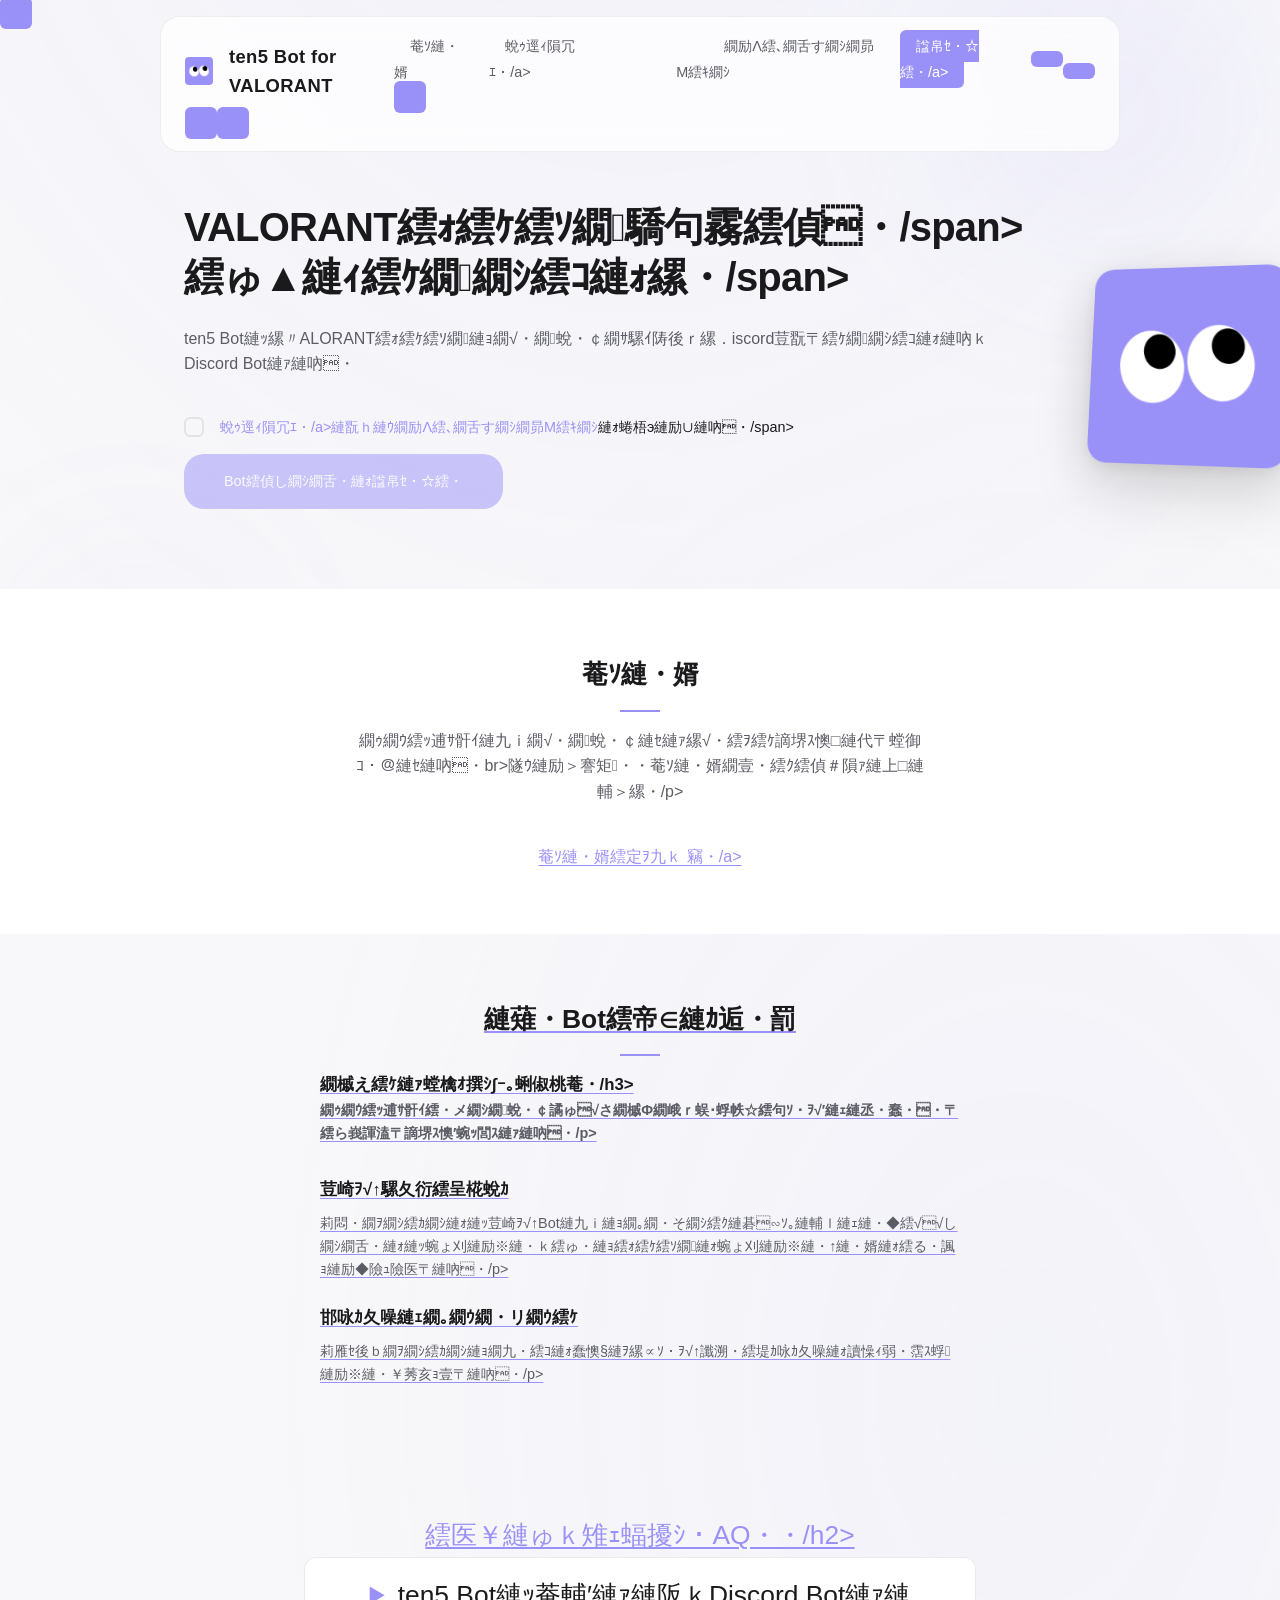
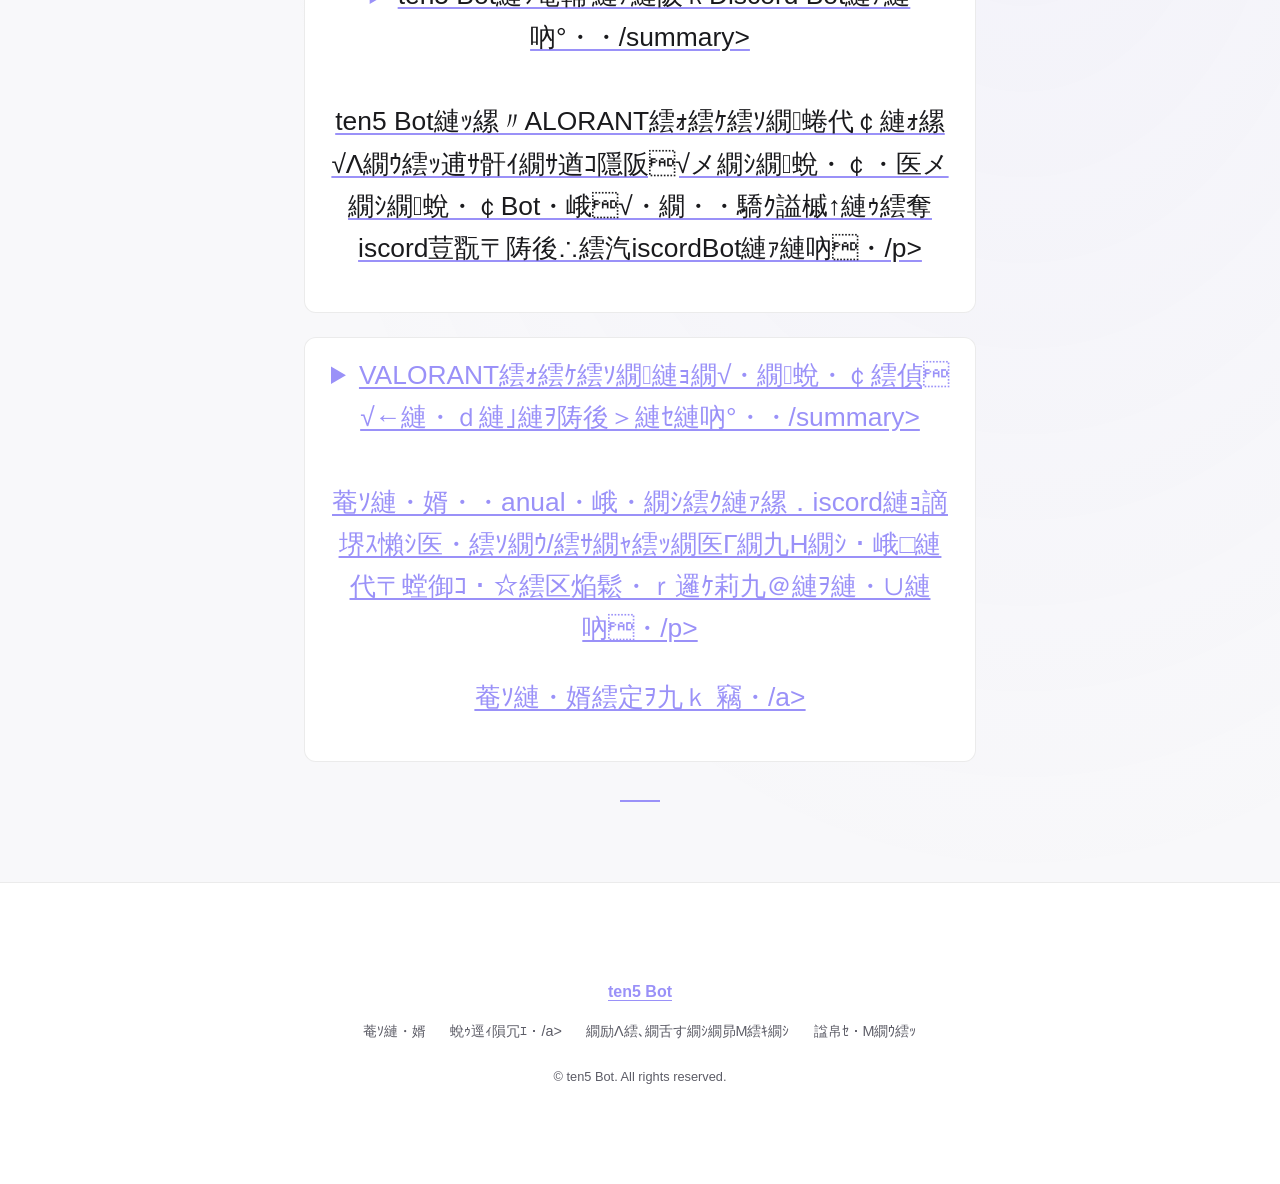
==== commit b1be41d1: "Encoding: save HTML and sitemap as UTF-8 Made-with: Cursor" ====
--- a/index.html
+++ b/index.html
@@ -1,10 +1,10 @@
-<!DOCTYPE html>
+﻿<!DOCTYPE html>
 <html lang="ja">
 <head>
   <meta charset="UTF-8">
   <meta name="viewport" content="width=device-width, initial-scale=1.0">
-  <meta name="description" content="ten5 Bot- VALORANTカスタムのチ�Eム刁E��・運営を、Discordでスムーズに。カスタム募集/管琁E進行を快適にするDiscord Bot、E>
-  <title>ten5 Bot| VALORANTカスタムのチ�Eム刁E��をDiscordで</title>
+  <meta name="description" content="ten5 Bot- VALORANT繧ｫ繧ｹ繧ｿ繝縺ｮ繝√・繝蛻・￠繝ｻ驕句霧繧偵．iscord縺ｧ繧ｹ繝繝ｼ繧ｺ縺ｫ縲ゅき繧ｹ繧ｿ繝蜍滄寔/邂｡逅・騾ｲ陦後ｒ蠢ｫ驕ｩ縺ｫ縺吶ｋDiscord Bot縲・>
+  <title>ten5 Bot| VALORANT繧ｫ繧ｹ繧ｿ繝縺ｮ繝√・繝蛻・￠繧奪iscord縺ｧ</title>
   <meta name="robots" content="index,follow,max-image-preview:large,max-snippet:-1,max-video-preview:-1">
   <link rel="canonical" href="https://suidatte.github.io/ten5-docs/">
   <link rel="alternate" hreflang="ja" href="https://suidatte.github.io/ten5-docs/">
@@ -14,16 +14,16 @@
   <meta property="og:type" content="website">
   <meta property="og:locale" content="ja_JP">
   <meta property="og:site_name" content="ten5 Bot">
-  <meta property="og:title" content="ten5 Bot| VALORANTカスタムのチ�Eム刁E��をDiscordで">
-  <meta property="og:description" content="VALORANTカスタムのチ�Eム刁E��・運営をDiscordでスムーズに。ten5 Botはカスタム募集/管琁E進行を快適にするDiscord Botです、E>
+  <meta property="og:title" content="ten5 Bot| VALORANT繧ｫ繧ｹ繧ｿ繝縺ｮ繝√・繝蛻・￠繧奪iscord縺ｧ">
+  <meta property="og:description" content="VALORANT繧ｫ繧ｹ繧ｿ繝縺ｮ繝√・繝蛻・￠繝ｻ驕句霧繧奪iscord縺ｧ繧ｹ繝繝ｼ繧ｺ縺ｫ縲Ｕen5 Bot縺ｯ繧ｫ繧ｹ繧ｿ繝蜍滄寔/邂｡逅・騾ｲ陦後ｒ蠢ｫ驕ｩ縺ｫ縺吶ｋDiscord Bot縺ｧ縺吶・>
   <meta property="og:url" content="https://suidatte.github.io/ten5-docs/">
   <meta property="og:image" content="https://suidatte.github.io/ten5-docs/img/ogp.jpg">
-  <meta property="og:image:alt" content="ten5 Bot - VALORANTカスタムのチ�Eム刁E��をDiscordで">
+  <meta property="og:image:alt" content="ten5 Bot - VALORANT繧ｫ繧ｹ繧ｿ繝縺ｮ繝√・繝蛻・￠繧奪iscord縺ｧ">
   <meta name="twitter:card" content="summary_large_image">
-  <meta name="twitter:title" content="ten5 Bot| VALORANTカスタムのチ�Eム刁E��をDiscordで">
-  <meta name="twitter:description" content="VALORANTカスタムのチ�Eム刁E��・運営をDiscordでスムーズに。ten5 Botはカスタム募集/管琁E進行を快適にするDiscord Botです、E>
+  <meta name="twitter:title" content="ten5 Bot| VALORANT繧ｫ繧ｹ繧ｿ繝縺ｮ繝√・繝蛻・￠繧奪iscord縺ｧ">
+  <meta name="twitter:description" content="VALORANT繧ｫ繧ｹ繧ｿ繝縺ｮ繝√・繝蛻・￠繝ｻ驕句霧繧奪iscord縺ｧ繧ｹ繝繝ｼ繧ｺ縺ｫ縲Ｕen5 Bot縺ｯ繧ｫ繧ｹ繧ｿ繝蜍滄寔/邂｡逅・騾ｲ陦後ｒ蠢ｫ驕ｩ縺ｫ縺吶ｋDiscord Bot縺ｧ縺吶・>
   <meta name="twitter:image" content="https://suidatte.github.io/ten5-docs/img/ogp.jpg">
-  <meta name="twitter:image:alt" content="ten5 Bot - VALORANTカスタムのチ�Eム刁E��をDiscordで">
+  <meta name="twitter:image:alt" content="ten5 Bot - VALORANT繧ｫ繧ｹ繧ｿ繝縺ｮ繝√・繝蛻・￠繧奪iscord縺ｧ">
   <link rel="stylesheet" href="style.css">
   <link rel="icon" type="image/png" href="img/ten5_icon1.png">
 
@@ -35,7 +35,7 @@
       "alternateName": ["ten5"],
       "applicationCategory": "CommunicationApplication",
       "operatingSystem": "Discord",
-      "description": "VALORANTカスタムのチ�Eム刁E��・運営を、DiscordでスムーズにするDiscord Bot、E,
+      "description": "VALORANT繧ｫ繧ｹ繧ｿ繝縺ｮ繝√・繝蛻・￠繝ｻ驕句霧繧偵．iscord縺ｧ繧ｹ繝繝ｼ繧ｺ縺ｫ縺吶ｋDiscord Bot縲・,
       "url": "https://suidatte.github.io/ten5-docs/",
       "image": "https://suidatte.github.io/ten5-docs/img/ogp.jpg",
       "publisher": {
@@ -57,18 +57,18 @@
       "mainEntity": [
         {
           "@type": "Question",
-          "name": "ten5 Botは何ができるDiscord Botですか�E�E,
+          "name": "ten5 Bot縺ｯ菴輔′縺ｧ縺阪ｋDiscord Bot縺ｧ縺吶°・・,
           "acceptedAnswer": {
             "@type": "Answer",
-            "text": "ten5 Botは、VALORANTカスタム向けに、ランク登録・確認、チーム刁E���E�チーム刁E��Bot�E�、�EチE�E選択などをDiscord上で行えるDiscordBotです、E
+            "text": "ten5 Bot縺ｯ縲〃ALORANT繧ｫ繧ｹ繧ｿ繝蜷代￠縺ｫ縲√Λ繝ｳ繧ｯ逋ｻ骭ｲ繝ｻ遒ｺ隱阪√メ繝ｼ繝蛻・￠・医メ繝ｼ繝蛻・￠Bot・峨√・繝・・驕ｸ謚槭↑縺ｩ繧奪iscord荳翫〒陦後∴繧汽iscordBot縺ｧ縺吶・
           }
         },
         {
           "@type": "Question",
-          "name": "VALORANTカスタムのチ�Eム刁E��を、どぁE��って行いますか�E�E,
+          "name": "VALORANT繧ｫ繧ｹ繧ｿ繝縺ｮ繝√・繝蛻・￠繧偵√←縺・ｄ縺｣縺ｦ陦後＞縺ｾ縺吶°・・,
           "acceptedAnswer": {
             "@type": "Answer",
-            "text": "manual�E�使ぁE���E��Eージで、Discordの操作（�Eタン/セレクトメニュー�E�だけで完亁E��る手頁E��紹介してぁE��す、E
+            "text": "manual・井ｽｿ縺・婿・峨・繝ｼ繧ｸ縺ｧ縲．iscord縺ｮ謫堺ｽ懶ｼ医・繧ｿ繝ｳ/繧ｻ繝ｬ繧ｯ繝医Γ繝九Η繝ｼ・峨□縺代〒螳御ｺ・☆繧区焔鬆・ｒ邏ｹ莉九＠縺ｦ縺・∪縺吶・
           }
         }
       ]
@@ -76,43 +76,43 @@
   </script>
 </head>
 <body>
-  <!-- 背景のぼかしグラチE�Eション blob�E�雰囲気�E核�E�E-->
+  <!-- 閭梧勹縺ｮ縺ｼ縺九＠繧ｰ繝ｩ繝・・繧ｷ繝ｧ繝ｳ blob・磯峅蝗ｲ豌励・譬ｸ・・-->
   <div class="bg-blob bg-blob--1" aria-hidden="true"></div>
   <div class="bg-blob bg-blob--2" aria-hidden="true"></div>
 
   <header class="header" id="header">
     <div class="header__inner">
-      <a href="index.html" class="header__brand" aria-label="ten5 Bot for VALORANT トップへ">
+      <a href="index.html" class="header__brand" aria-label="ten5 Bot for VALORANT 繝医ャ繝励∈">
         <img src="img/ten5_icon1.png" alt="" class="header__brand-icon" width="28" height="28">
         <span class="header__brand-text">ten5 Bot<span class="header__brand-suffix"> for VALORANT</span></span>
       </a>
-      <nav class="nav" aria-label="メインナビゲーション">
+      <nav class="nav" aria-label="繝｡繧､繝ｳ繝翫ン繧ｲ繝ｼ繧ｷ繝ｧ繝ｳ">
         <ul class="nav__list">
-          <li><a href="manual/" class="nav__link">使ぁE��</a></li>
-          <li><a href="terms/" class="nav__link">利用規紁E/a></li>
-          <li><a href="privacy/" class="nav__link">プライバシーポリシー</a></li>
-          <li><a href="#invite-section" class="nav__link nav__link--cta" data-invite-modal>招征E��めE/a></li>
+          <li><a href="manual/" class="nav__link">菴ｿ縺・婿</a></li>
+          <li><a href="terms/" class="nav__link">蛻ｩ逕ｨ隕冗ｴ・/a></li>
+          <li><a href="privacy/" class="nav__link">繝励Λ繧､繝舌す繝ｼ繝昴Μ繧ｷ繝ｼ</a></li>
+          <li><a href="#invite-section" class="nav__link nav__link--cta" data-invite-modal>諡帛ｾ・☆繧・/a></li>
         </ul>
       </nav>
-      <button type="button" class="header__menu-btn" aria-label="メニューを開ぁE aria-expanded="false" aria-controls="nav-menu">
+      <button type="button" class="header__menu-btn" aria-label="繝｡繝九Η繝ｼ繧帝幕縺・ aria-expanded="false" aria-controls="nav-menu">
         <span class="header__menu-icon"></span>
       </button>
     </div>
     <div class="header__mobile" id="nav-menu" aria-hidden="true">
       <ul class="nav__list nav__list--mobile">
-        <li><a href="manual/" class="nav__link">使ぁE��</a></li>
-        <li><a href="terms/" class="nav__link">利用規紁E/a></li>
-        <li><a href="privacy/" class="nav__link">プライバシーポリシー</a></li>
-        <li><a href="#invite-section" class="nav__link nav__link--cta" data-invite-modal>招征E��めE/a></li>
+        <li><a href="manual/" class="nav__link">菴ｿ縺・婿</a></li>
+        <li><a href="terms/" class="nav__link">蛻ｩ逕ｨ隕冗ｴ・/a></li>
+        <li><a href="privacy/" class="nav__link">繝励Λ繧､繝舌す繝ｼ繝昴Μ繧ｷ繝ｼ</a></li>
+        <li><a href="#invite-section" class="nav__link nav__link--cta" data-invite-modal>諡帛ｾ・☆繧・/a></li>
       </ul>
     </div>
   </header>
 
-  <!-- 招征E��ーダル�E��EチE��ー「招征E��る」クリチE��で表示�E�E-->
-  <div class="modal" id="invite-modal" role="dialog" aria-modal="true" aria-label="Botを招征E aria-hidden="true">
+  <!-- 諡帛ｾ・Δ繝ｼ繝繝ｫ・医・繝・ム繝ｼ縲梧魚蠕・☆繧九阪け繝ｪ繝・け縺ｧ陦ｨ遉ｺ・・-->
+  <div class="modal" id="invite-modal" role="dialog" aria-modal="true" aria-label="Bot繧呈魚蠕・ aria-hidden="true">
     <div class="modal__backdrop" data-modal-close></div>
     <div class="modal__content">
-      <button type="button" class="modal__close" aria-label="閉じめE data-modal-close></button>
+      <button type="button" class="modal__close" aria-label="髢峨§繧・ data-modal-close></button>
       <p class="modal__icon-wrap">
         <img src="img/ten5_icon1.png" alt="" class="modal__icon" width="48" height="48">
       </p>
@@ -120,38 +120,38 @@
         <label class="invite-agree__item">
           <input type="checkbox" name="agree-terms-modal" id="agree-terms-modal" class="invite-agree__input">
           <span class="invite-agree__check"></span>
-          <span><a href="terms/">利用規紁E/a>に同意する</span>
+          <span><a href="terms/">蛻ｩ逕ｨ隕冗ｴ・/a>縺ｫ蜷梧э縺吶ｋ</span>
         </label>
         <label class="invite-agree__item">
           <input type="checkbox" name="agree-privacy-modal" id="agree-privacy-modal" class="invite-agree__input">
           <span class="invite-agree__check"></span>
-          <span><a href="privacy/">プライバシーポリシー</a>に同意する</span>
+          <span><a href="privacy/">繝励Λ繧､繝舌す繝ｼ繝昴Μ繧ｷ繝ｼ</a>縺ｫ蜷梧э縺吶ｋ</span>
         </label>
       </div>
       <a href="https://discord.com/oauth2/authorize?client_id=1461335201685831790&amp;permissions=8&amp;integration_type=0&amp;scope=bot+applications.commands" id="invite-btn-modal" class="btn btn--primary btn--block invite-btn" aria-disabled="true" target="_blank" rel="noopener noreferrer">
-        Botをサーバ�Eに招征E��めE      </a>
+        Bot繧偵し繝ｼ繝舌・縺ｫ諡帛ｾ・☆繧・      </a>
     </div>
   </div>
 
   <main>
-    <!-- トップ：キャチE��コピ�Eと招征E-->
+    <!-- 繝医ャ繝暦ｼ壹く繝｣繝・メ繧ｳ繝斐・縺ｨ諡帛ｾ・-->
     <section class="top-section" id="invite-section">
       <div class="container container--wide top-section__inner">
         <div class="top-section__text">
           <h1 class="top-section__title">
-            <span class="top-section__title-line">VALORANTカスタム運営を、E/span>
-            <span class="top-section__title-line">もっとスムーズに、E/span>
+            <span class="top-section__title-line">VALORANT繧ｫ繧ｹ繧ｿ繝驕句霧繧偵・/span>
+            <span class="top-section__title-line">繧ゅ▲縺ｨ繧ｹ繝繝ｼ繧ｺ縺ｫ縲・/span>
           </h1>
           <p class="top-section__lead">
-            ten5 Botは、VALORANTカスタムのチ�Eム刁E��・進行を、Discord上でスムーズにするDiscord Botです、E          </p>
+            ten5 Bot縺ｯ縲〃ALORANT繧ｫ繧ｹ繧ｿ繝縺ｮ繝√・繝蛻・￠繝ｻ騾ｲ陦後ｒ縲．iscord荳翫〒繧ｹ繝繝ｼ繧ｺ縺ｫ縺吶ｋDiscord Bot縺ｧ縺吶・          </p>
           <div class="top-section__cta">
             <label class="invite-agree__item">
               <input type="checkbox" id="agree-hero" class="invite-agree__input">
               <span class="invite-agree__check"></span>
-              <span><a href="terms/">利用規紁E/a>および<a href="privacy/">プライバシーポリシー</a>に同意します、E/span>
+              <span><a href="terms/">蛻ｩ逕ｨ隕冗ｴ・/a>縺翫ｈ縺ｳ<a href="privacy/">繝励Λ繧､繝舌す繝ｼ繝昴Μ繧ｷ繝ｼ</a>縺ｫ蜷梧э縺励∪縺吶・/span>
             </label>
             <a href="https://discord.com/oauth2/authorize?client_id=1461335201685831790&amp;permissions=8&amp;integration_type=0&amp;scope=bot+applications.commands" id="invite-btn-hero" class="btn btn--primary invite-btn" aria-disabled="true" target="_blank" rel="noopener noreferrer">
-              Botをサーバ�Eに招征E��めE            </a>
+              Bot繧偵し繝ｼ繝舌・縺ｫ諡帛ｾ・☆繧・            </a>
           </div>
         </div>
         <div class="top-section__visual" aria-hidden="true">
@@ -162,34 +162,34 @@
       </div>
     </section>
 
-    <!-- 使ぁE�� -->
+    <!-- 菴ｿ縺・婿 -->
     <section class="section" id="usage-section">
       <div class="container">
-        <h2 class="section__title">使ぁE��</h2>
+        <h2 class="section__title">菴ｿ縺・婿</h2>
         <div class="section__body">
-          <p class="section__lead">ランク登録からチ�Eム刁E��まで、�Eウス操作だけで完亁E��ます、Ebr>詳しい手頁E�E使ぁE��ペ�Eジをご覧ください、E/p>
-          <p class="usage-link"><a href="manual/" class="text-link">使ぁE��を見る ↁE/a></p>
-        </div>
-      </div>
-    </section>
-
-    <!-- こ�EBotを選ぶ琁E�� -->
+          <p class="section__lead">繝ｩ繝ｳ繧ｯ逋ｻ骭ｲ縺九ｉ繝√・繝蛻・￠縺ｾ縺ｧ縲√・繧ｦ繧ｹ謫堺ｽ懊□縺代〒螳御ｺ・＠縺ｾ縺吶・br>隧ｳ縺励＞謇矩・・菴ｿ縺・婿繝壹・繧ｸ繧偵＃隕ｧ縺上□縺輔＞縲・/p>
+          <p class="usage-link"><a href="manual/" class="text-link">菴ｿ縺・婿繧定ｦ九ｋ 竊・/a></p>
+        </div>
+      </div>
+    </section>
+
+    <!-- 縺薙・Bot繧帝∈縺ｶ逅・罰 -->
     <section class="section section--features">
       <div class="container">
-        <h2 class="section__title">こ�EBotを選ぶ琁E��</h2>
+        <h2 class="section__title">縺薙・Bot繧帝∈縺ｶ逅・罰</h2>
         <div class="section__body">
         <ul class="feature-list">
           <li class="feature-item">
-            <h3 class="feature-item__title">マウスで完結！簡単操佁E/h3>
-            <p class="feature-item__desc">ランク登録めE��ーム刁E��時、コマンドを入力する忁E��がなく�E忁E��E��も直感で操作が可能です、E/p>
+            <h3 class="feature-item__title">繝槭え繧ｹ縺ｧ螳檎ｵ撰ｼ∫ｰ｡蜊俶桃菴・/h3>
+            <p class="feature-item__desc">繝ｩ繝ｳ繧ｯ逋ｻ骭ｲ繧・メ繝ｼ繝蛻・￠譎ゅ√さ繝槭Φ繝峨ｒ蜈･蜉帙☆繧句ｿ・ｦ√′縺ｪ縺丞・蠢・・〒繧ら峩諢溘〒謫堺ｽ懊′蜿ｯ閭ｽ縺ｧ縺吶・/p>
           </li>
           <li class="feature-item">
-            <h3 class="feature-item__title">不要な通知を抑制</h3>
-            <p class="feature-item__desc">他�Eユーザーには不要なBotからのメチE��ージが送信されなぁE��め、サーバ�Eには参加してぁE��も�Eのカスタムに参加してぁE��ぁE��にも�E慮した設計です、E/p>
+            <h3 class="feature-item__title">荳崎ｦ√↑騾夂衍繧呈椛蛻ｶ</h3>
+            <p class="feature-item__desc">莉悶・繝ｦ繝ｼ繧ｶ繝ｼ縺ｫ縺ｯ荳崎ｦ√↑Bot縺九ｉ縺ｮ繝｡繝・そ繝ｼ繧ｸ縺碁∽ｿ｡縺輔ｌ縺ｪ縺・◆繧√√し繝ｼ繝舌・縺ｫ縺ｯ蜿ょ刈縺励※縺・ｋ繧ゅ・縺ｮ繧ｫ繧ｹ繧ｿ繝縺ｫ蜿ょ刈縺励※縺・↑縺・婿縺ｫ繧る・諷ｮ縺励◆險ｭ險医〒縺吶・/p>
           </li>
           <li class="feature-item">
-            <h3 class="feature-item__title">継続的なメンチE��ンス</h3>
-            <p class="feature-item__desc">今後もユーザーのニ�Eズに応じて、忁E��な機�Eを継続的に検討�E追加してぁE��予定です、E/p>
+            <h3 class="feature-item__title">邯咏ｶ夂噪縺ｪ繝｡繝ｳ繝・リ繝ｳ繧ｹ</h3>
+            <p class="feature-item__desc">莉雁ｾ後ｂ繝ｦ繝ｼ繧ｶ繝ｼ縺ｮ繝九・繧ｺ縺ｫ蠢懊§縺ｦ縲∝ｿ・ｦ√↑讖溯・繧堤ｶ咏ｶ夂噪縺ｫ讀懆ｨ弱・霑ｽ蜉縺励※縺・￥莠亥ｮ壹〒縺吶・/p>
           </li>
         </ul>
         </div>
@@ -198,19 +198,19 @@
 
     <section class="section" id="seo-faq">
       <div class="container">
-        <h2 class="section__title">よくある質問！EAQ�E�E/h2>
+        <h2 class="section__title">繧医￥縺ゅｋ雉ｪ蝠擾ｼ・AQ・・/h2>
         <div class="section__body">
           <details class="doc-accordion">
-            <summary class="doc-accordion__summary">ten5 Botは何ができるDiscord Botですか�E�E/summary>
+            <summary class="doc-accordion__summary">ten5 Bot縺ｯ菴輔′縺ｧ縺阪ｋDiscord Bot縺ｧ縺吶°・・/summary>
             <div class="doc-accordion__content">
-              <p>ten5 Botは、VALORANTカスタム向けに、ランク登録・確認、チーム刁E���E�チーム刁E��Bot�E�、�EチE�E選択などをDiscord上で行えるDiscordBotです、E/p>
+              <p>ten5 Bot縺ｯ縲〃ALORANT繧ｫ繧ｹ繧ｿ繝蜷代￠縺ｫ縲√Λ繝ｳ繧ｯ逋ｻ骭ｲ繝ｻ遒ｺ隱阪√メ繝ｼ繝蛻・￠・医メ繝ｼ繝蛻・￠Bot・峨√・繝・・驕ｸ謚槭↑縺ｩ繧奪iscord荳翫〒陦後∴繧汽iscordBot縺ｧ縺吶・/p>
             </div>
           </details>
           <details class="doc-accordion">
-            <summary class="doc-accordion__summary">VALORANTカスタムのチ�Eム刁E��を、どぁE��って行いますか�E�E/summary>
+            <summary class="doc-accordion__summary">VALORANT繧ｫ繧ｹ繧ｿ繝縺ｮ繝√・繝蛻・￠繧偵√←縺・ｄ縺｣縺ｦ陦後＞縺ｾ縺吶°・・/summary>
             <div class="doc-accordion__content">
-              <p>使ぁE���E�Eanual�E��Eージで、Discordの操作（�Eタン/セレクトメニュー�E�だけで完亁E��る手頁E��紹介してぁE��す、E/p>
-              <p><a href="manual/" class="text-link">使ぁE��を見る ↁE/a></p>
+              <p>菴ｿ縺・婿・・anual・峨・繝ｼ繧ｸ縺ｧ縲．iscord縺ｮ謫堺ｽ懶ｼ医・繧ｿ繝ｳ/繧ｻ繝ｬ繧ｯ繝医Γ繝九Η繝ｼ・峨□縺代〒螳御ｺ・☆繧区焔鬆・ｒ邏ｹ莉九＠縺ｦ縺・∪縺吶・/p>
+              <p><a href="manual/" class="text-link">菴ｿ縺・婿繧定ｦ九ｋ 竊・/a></p>
             </div>
           </details>
         </div>
@@ -221,11 +221,11 @@
   <footer class="footer">
     <div class="container footer__inner">
       <div class="footer__brand">ten5 Bot</div>
-      <nav class="footer__nav" aria-label="フッターナビゲーション">
-        <a href="manual/">使ぁE��</a>
-        <a href="terms/">利用規紁E/a>
-        <a href="privacy/">プライバシーポリシー</a>
-        <a href="https://discord.com/oauth2/authorize?client_id=1461335201685831790&amp;permissions=8&amp;integration_type=0&amp;scope=bot+applications.commands" target="_blank" rel="noopener noreferrer">招征E��ンク</a>
+      <nav class="footer__nav" aria-label="繝輔ャ繧ｿ繝ｼ繝翫ン繧ｲ繝ｼ繧ｷ繝ｧ繝ｳ">
+        <a href="manual/">菴ｿ縺・婿</a>
+        <a href="terms/">蛻ｩ逕ｨ隕冗ｴ・/a>
+        <a href="privacy/">繝励Λ繧､繝舌す繝ｼ繝昴Μ繧ｷ繝ｼ</a>
+        <a href="https://discord.com/oauth2/authorize?client_id=1461335201685831790&amp;permissions=8&amp;integration_type=0&amp;scope=bot+applications.commands" target="_blank" rel="noopener noreferrer">諡帛ｾ・Μ繝ｳ繧ｯ</a>
       </nav>
       <p class="footer__copy">&copy; ten5 Bot. All rights reserved.</p>
     </div>
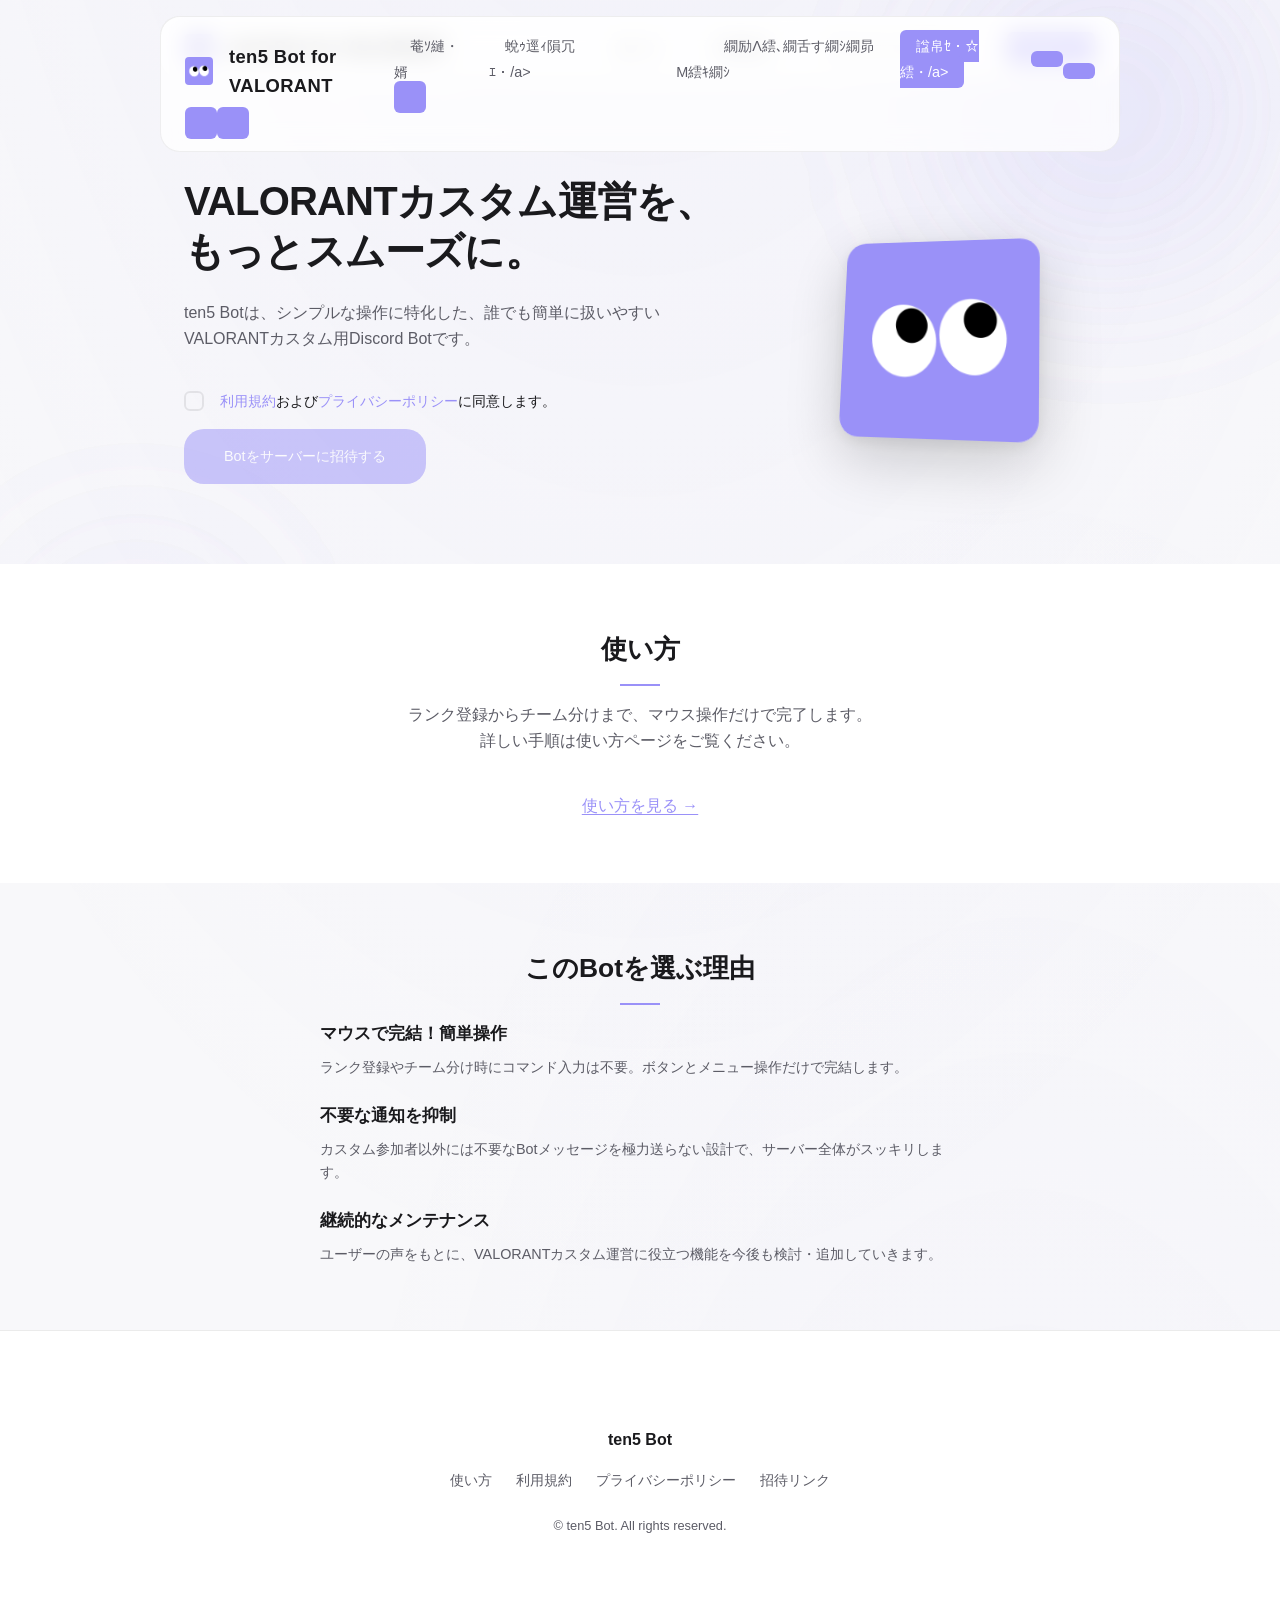
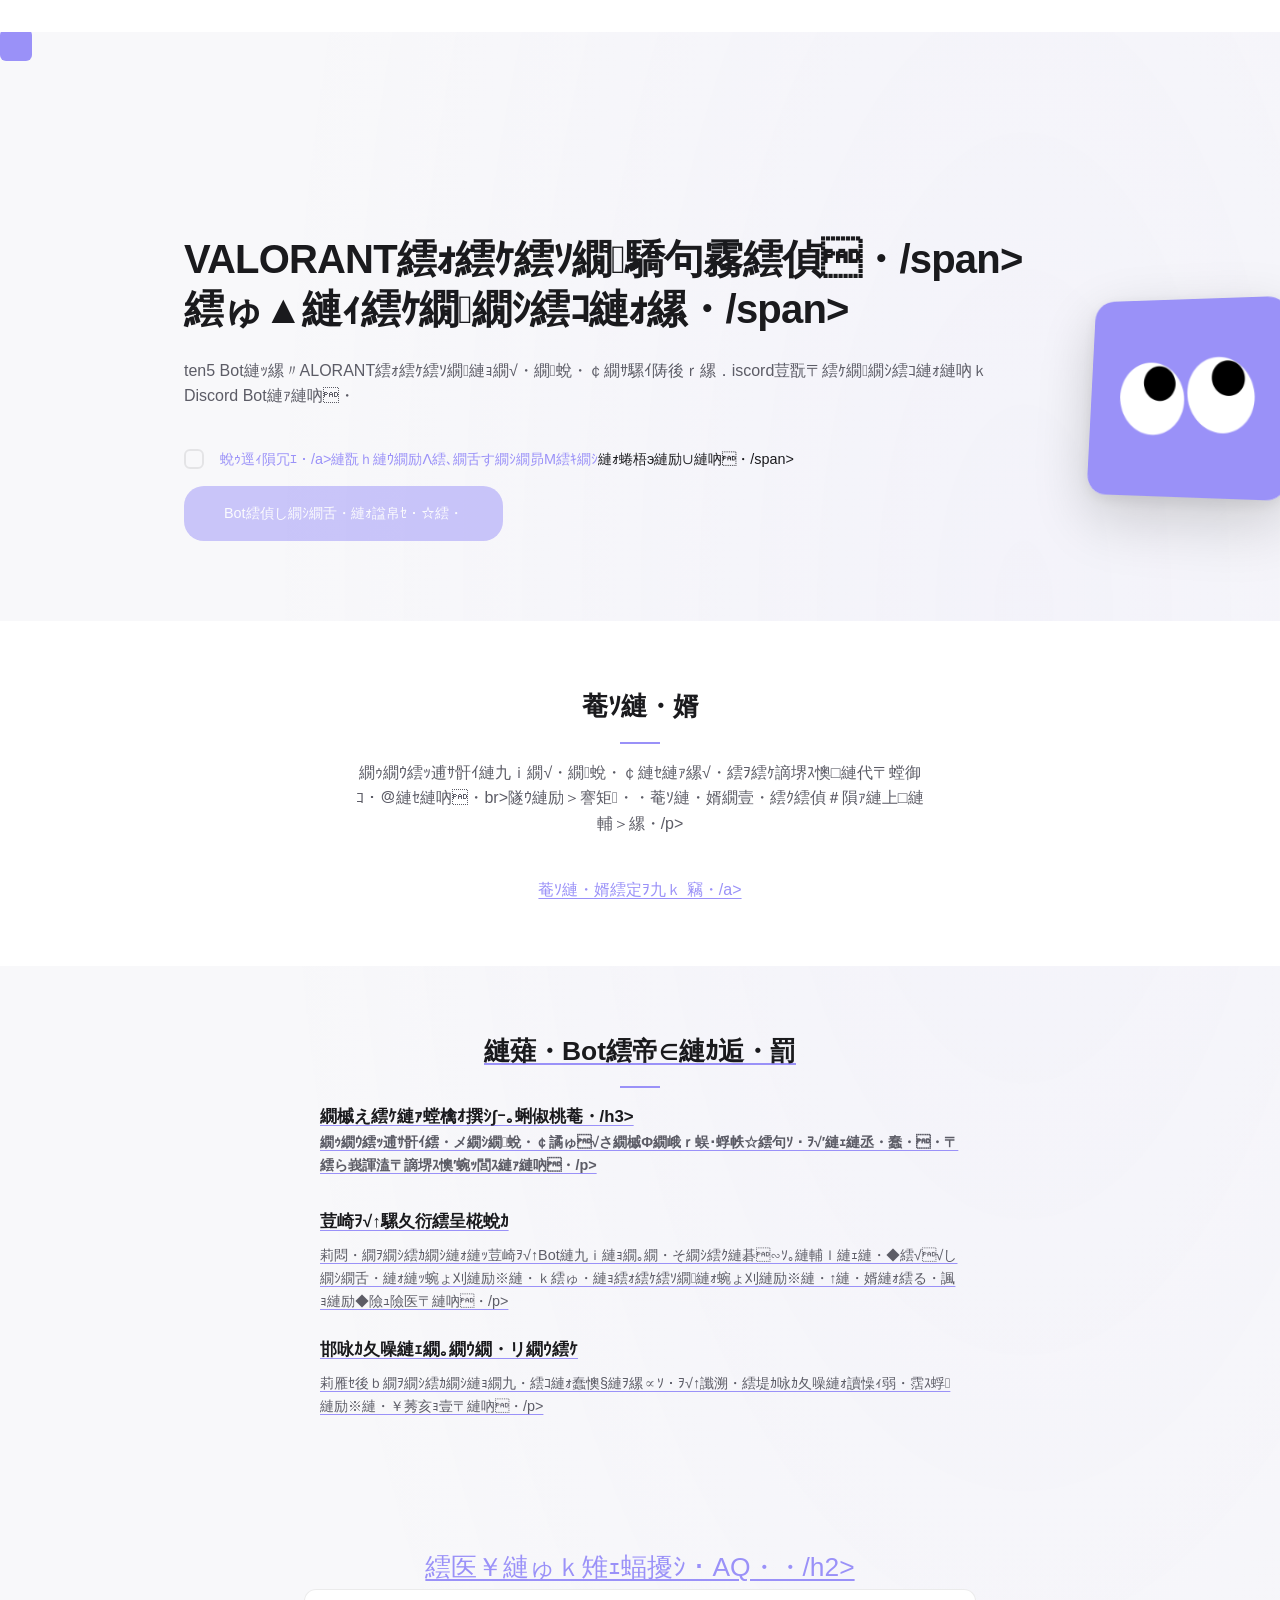
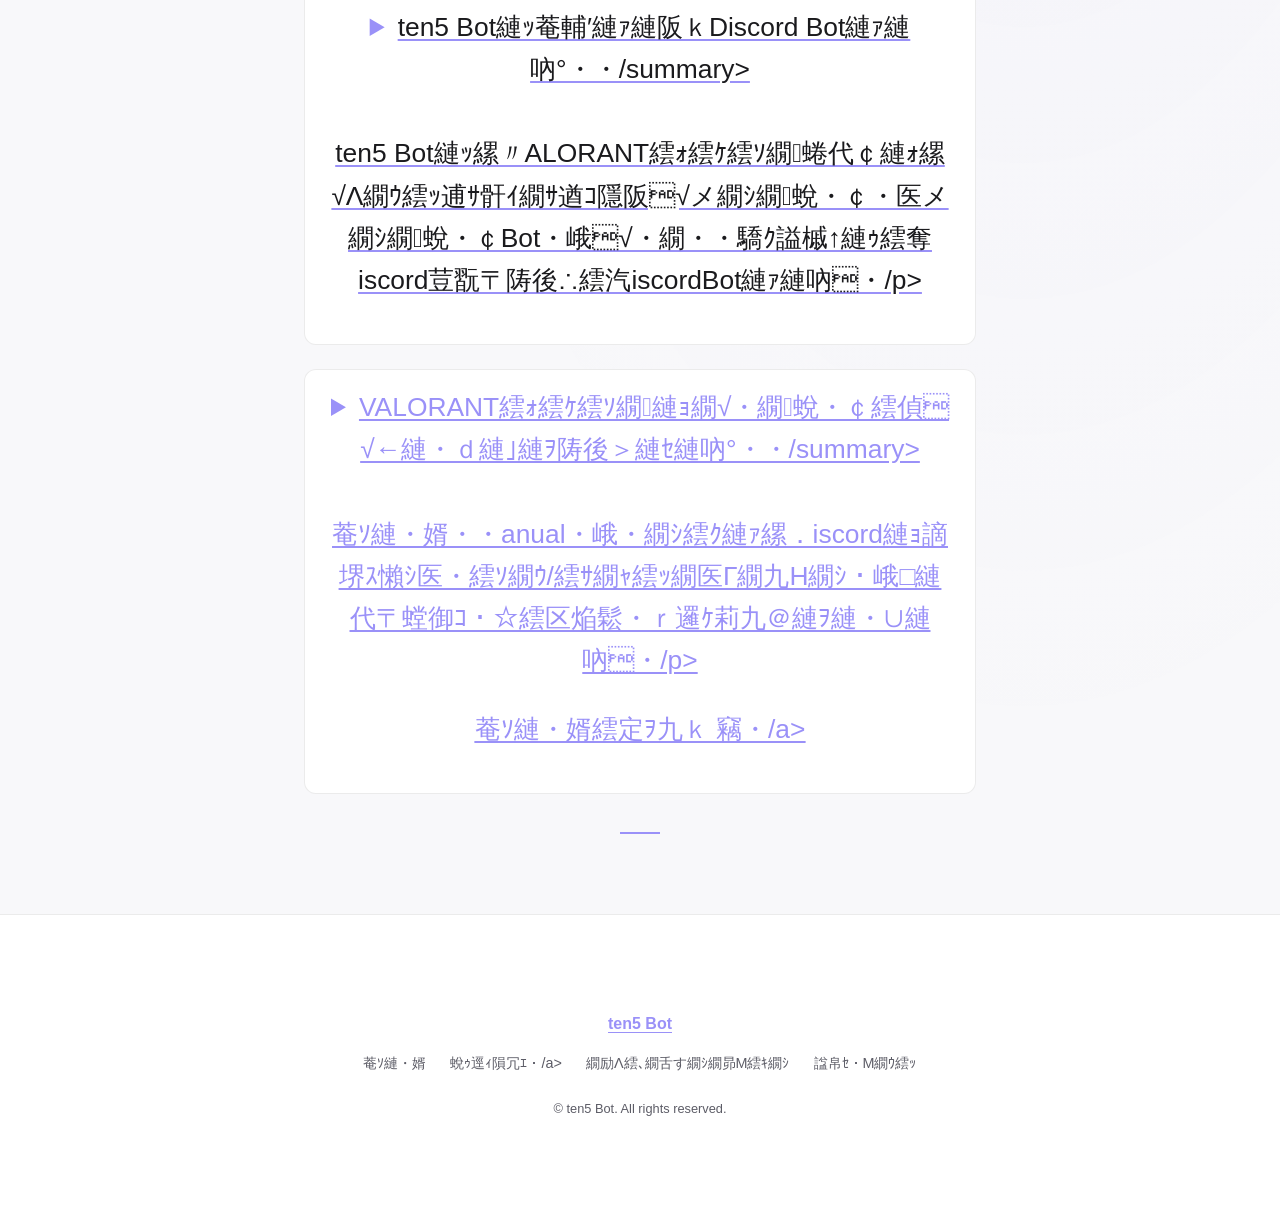
==== commit bcabf09e: "Fix mojibake: restore UTF-8 HTML Made-with: Cursor" ====
--- a/index.html
+++ b/index.html
@@ -1,4 +1,184 @@
-﻿<!DOCTYPE html>
+<!DOCTYPE html>
+<html lang="ja">
+<head>
+  <meta charset="UTF-8">
+  <meta name="viewport" content="width=device-width, initial-scale=1.0">
+  <meta name="description" content="ten5 Bot - VALORANTカスタムのチーム分け・運営を、Discordでスムーズに。カスタム募集/管理/進行を快適にするDiscord Botです。">
+  <title>ten5 Bot | VALORANTカスタムのチーム分けをDiscord</title>
+  <meta name="robots" content="index,follow,max-image-preview:large,max-snippet:-1,max-video-preview:-1">
+  <link rel="canonical" href="https://suidatte.github.io/ten5-docs/">
+  <link rel="alternate" hreflang="ja" href="https://suidatte.github.io/ten5-docs/">
+  <link rel="alternate" hreflang="x-default" href="https://suidatte.github.io/ten5-docs/">
+  <meta name="theme-color" content="#9a91f8">
+
+  <meta property="og:type" content="website">
+  <meta property="og:locale" content="ja_JP">
+  <meta property="og:site_name" content="ten5 Bot">
+  <meta property="og:title" content="ten5 Bot | VALORANTカスタムのチーム分けをDiscordで">
+  <meta property="og:description" content="VALORANTカスタムのチーム分け・運営をDiscordでスムーズに。ten5 Botはカスタム募集/管理/進行を快適にするDiscord Botです。">
+  <meta property="og:url" content="https://suidatte.github.io/ten5-docs/">
+  <meta property="og:image" content="https://suidatte.github.io/ten5-docs/img/ogp.jpg">
+  <meta property="og:image:alt" content="ten5 Bot - VALORANTカスタムのチーム分けをDiscordで">
+  <meta name="twitter:card" content="summary_large_image">
+  <meta name="twitter:title" content="ten5 Bot | VALORANTカスタムのチーム分けをDiscordで">
+  <meta name="twitter:description" content="VALORANTカスタムのチーム分け・運営をDiscordでスムーズに。ten5 Botはカスタム募集/管理/進行を快適にするDiscord Botです。">
+  <meta name="twitter:image" content="https://suidatte.github.io/ten5-docs/img/ogp.jpg">
+  <meta name="twitter:image:alt" content="ten5 Bot - VALORANTカスタムのチーム分けをDiscordで">
+
+  <link rel="stylesheet" href="style.css">
+  <link rel="icon" type="image/png" href="img/ten5_icon1.png">
+</head>
+<body>
+  <!-- 背景のぼかしグラデーション blob -->
+  <div class="bg-blob bg-blob--1" aria-hidden="true"></div>
+  <div class="bg-blob bg-blob--2" aria-hidden="true"></div>
+
+  <header class="header" id="header">
+    <div class="header__inner">
+      <a href="index.html" class="header__brand" aria-label="ten5 Bot for VALORANT トップへ">
+        <img src="img/ten5_icon1.png" alt="" class="header__brand-icon" width="28" height="28">
+        <span class="header__brand-text">ten5 Bot<span class="header__brand-suffix"> for VALORANT</span></span>
+      </a>
+      <nav class="nav" aria-label="メインナビゲーション">
+        <ul class="nav__list">
+          <li><a href="manual/" class="nav__link">使い方</a></li>
+          <li><a href="terms/" class="nav__link">利用規約</a></li>
+          <li><a href="privacy/" class="nav__link">プライバシーポリシー</a></li>
+          <li><a href="#invite-section" class="nav__link nav__link--cta" data-invite-modal>招待する</a></li>
+        </ul>
+      </nav>
+      <button type="button" class="header__menu-btn" aria-label="メニューを開く" aria-expanded="false" aria-controls="nav-menu">
+        <span class="header__menu-icon"></span>
+      </button>
+    </div>
+    <div class="header__mobile" id="nav-menu" aria-hidden="true">
+      <ul class="nav__list nav__list--mobile">
+        <li><a href="manual/" class="nav__link">使い方</a></li>
+        <li><a href="terms/" class="nav__link">利用規約</a></li>
+        <li><a href="privacy/" class="nav__link">プライバシーポリシー</a></li>
+        <li><a href="#invite-section" class="nav__link nav__link--cta" data-invite-modal>招待する</a></li>
+      </ul>
+    </div>
+  </header>
+
+  <!-- 招待モーダル -->
+  <div class="modal" id="invite-modal" role="dialog" aria-modal="true" aria-label="Botを招待" aria-hidden="true">
+    <div class="modal__backdrop" data-modal-close></div>
+    <div class="modal__content">
+      <button type="button" class="modal__close" aria-label="閉じる" data-modal-close></button>
+      <p class="modal__icon-wrap">
+        <img src="img/ten5_icon1.png" alt="" class="modal__icon" width="48" height="48">
+      </p>
+      <div class="invite-agree">
+        <label class="invite-agree__item">
+          <input type="checkbox" name="agree-terms-modal" id="agree-terms-modal" class="invite-agree__input">
+          <span class="invite-agree__check"></span>
+          <span><a href="terms/">利用規約</a>に同意する</span>
+        </label>
+        <label class="invite-agree__item">
+          <input type="checkbox" name="agree-privacy-modal" id="agree-privacy-modal" class="invite-agree__input">
+          <span class="invite-agree__check"></span>
+          <span><a href="privacy/">プライバシーポリシー</a>に同意する</span>
+        </label>
+      </div>
+      <a href="https://discord.com/oauth2/authorize?client_id=1461335201685831790&amp;permissions=8&amp;integration_type=0&amp;scope=bot+applications.commands" id="invite-btn-modal" class="btn btn--primary btn--block invite-btn" aria-disabled="true" target="_blank" rel="noopener noreferrer">
+        Botをサーバーに招待する
+      </a>
+    </div>
+  </div>
+
+  <main>
+    <!-- ヒーロー -->
+    <section class="top-section" id="invite-section">
+      <div class="container container--wide top-section__inner">
+        <div class="top-section__text">
+          <h1 class="top-section__title">
+            <span class="top-section__title-line">VALORANTカスタム運営を、</span>
+            <span class="top-section__title-line">もっとスムーズに。</span>
+          </h1>
+          <p class="top-section__lead">
+            ten5 Botは、シンプルな操作に特化した、誰でも簡単に扱いやすいVALORANTカスタム用Discord Botです。
+          </p>
+          <div class="top-section__cta">
+            <label class="invite-agree__item">
+              <input type="checkbox" id="agree-hero" class="invite-agree__input">
+              <span class="invite-agree__check"></span>
+              <span><a href="terms/">利用規約</a>および<a href="privacy/">プライバシーポリシー</a>に同意します。</span>
+            </label>
+            <a href="https://discord.com/oauth2/authorize?client_id=1461335201685831790&amp;permissions=8&amp;integration_type=0&amp;scope=bot+applications.commands" id="invite-btn-hero" class="btn btn--primary invite-btn" aria-disabled="true" target="_blank" rel="noopener noreferrer">
+              Botをサーバーに招待する
+            </a>
+          </div>
+        </div>
+        <div class="top-section__visual" aria-hidden="true">
+          <div class="top-section__icon-3d">
+            <img src="img/ten5_icon1.png" alt="" class="top-section__icon-img" width="180" height="180">
+          </div>
+        </div>
+      </div>
+    </section>
+
+    <!-- 使い方 への導線 -->
+    <section class="section" id="usage-section">
+      <div class="container">
+        <h2 class="section__title">使い方</h2>
+        <div class="section__body">
+          <p class="section__lead">
+            ランク登録からチーム分けまで、マウス操作だけで完了します。<br>
+            詳しい手順は使い方ページをご覧ください。
+          </p>
+          <p class="usage-link"><a href="manual/" class="text-link">使い方を見る →</a></p>
+        </div>
+      </div>
+    </section>
+
+    <!-- このBotを選ぶ理由 -->
+    <section class="section section--features">
+      <div class="container">
+        <h2 class="section__title">このBotを選ぶ理由</h2>
+        <div class="section__body">
+          <ul class="feature-list">
+            <li class="feature-item">
+              <h3 class="feature-item__title">マウスで完結！簡単操作</h3>
+              <p class="feature-item__desc">
+                ランク登録やチーム分け時にコマンド入力は不要。ボタンとメニュー操作だけで完結します。
+              </p>
+            </li>
+            <li class="feature-item">
+              <h3 class="feature-item__title">不要な通知を抑制</h3>
+              <p class="feature-item__desc">
+                カスタム参加者以外には不要なBotメッセージを極力送らない設計で、サーバー全体がスッキリします。
+              </p>
+            </li>
+            <li class="feature-item">
+              <h3 class="feature-item__title">継続的なメンテナンス</h3>
+              <p class="feature-item__desc">
+                ユーザーの声をもとに、VALORANTカスタム運営に役立つ機能を今後も検討・追加していきます。
+              </p>
+            </li>
+          </ul>
+        </div>
+      </div>
+    </section>
+  </main>
+
+  <footer class="footer">
+    <div class="container footer__inner">
+      <div class="footer__brand">ten5 Bot</div>
+      <nav class="footer__nav" aria-label="フッターナビゲーション">
+        <a href="manual/">使い方</a>
+        <a href="terms/">利用規約</a>
+        <a href="privacy/">プライバシーポリシー</a>
+        <a href="https://discord.com/oauth2/authorize?client_id=1461335201685831790&amp;permissions=8&amp;integration_type=0&amp;scope=bot+applications.commands" target="_blank" rel="noopener noreferrer">招待リンク</a>
+      </nav>
+      <p class="footer__copy">&copy; ten5 Bot. All rights reserved.</p>
+    </div>
+  </footer>
+
+  <script src="script.js"></script>
+</body>
+</html>
+<!DOCTYPE html>
 <html lang="ja">
 <head>
   <meta charset="UTF-8">
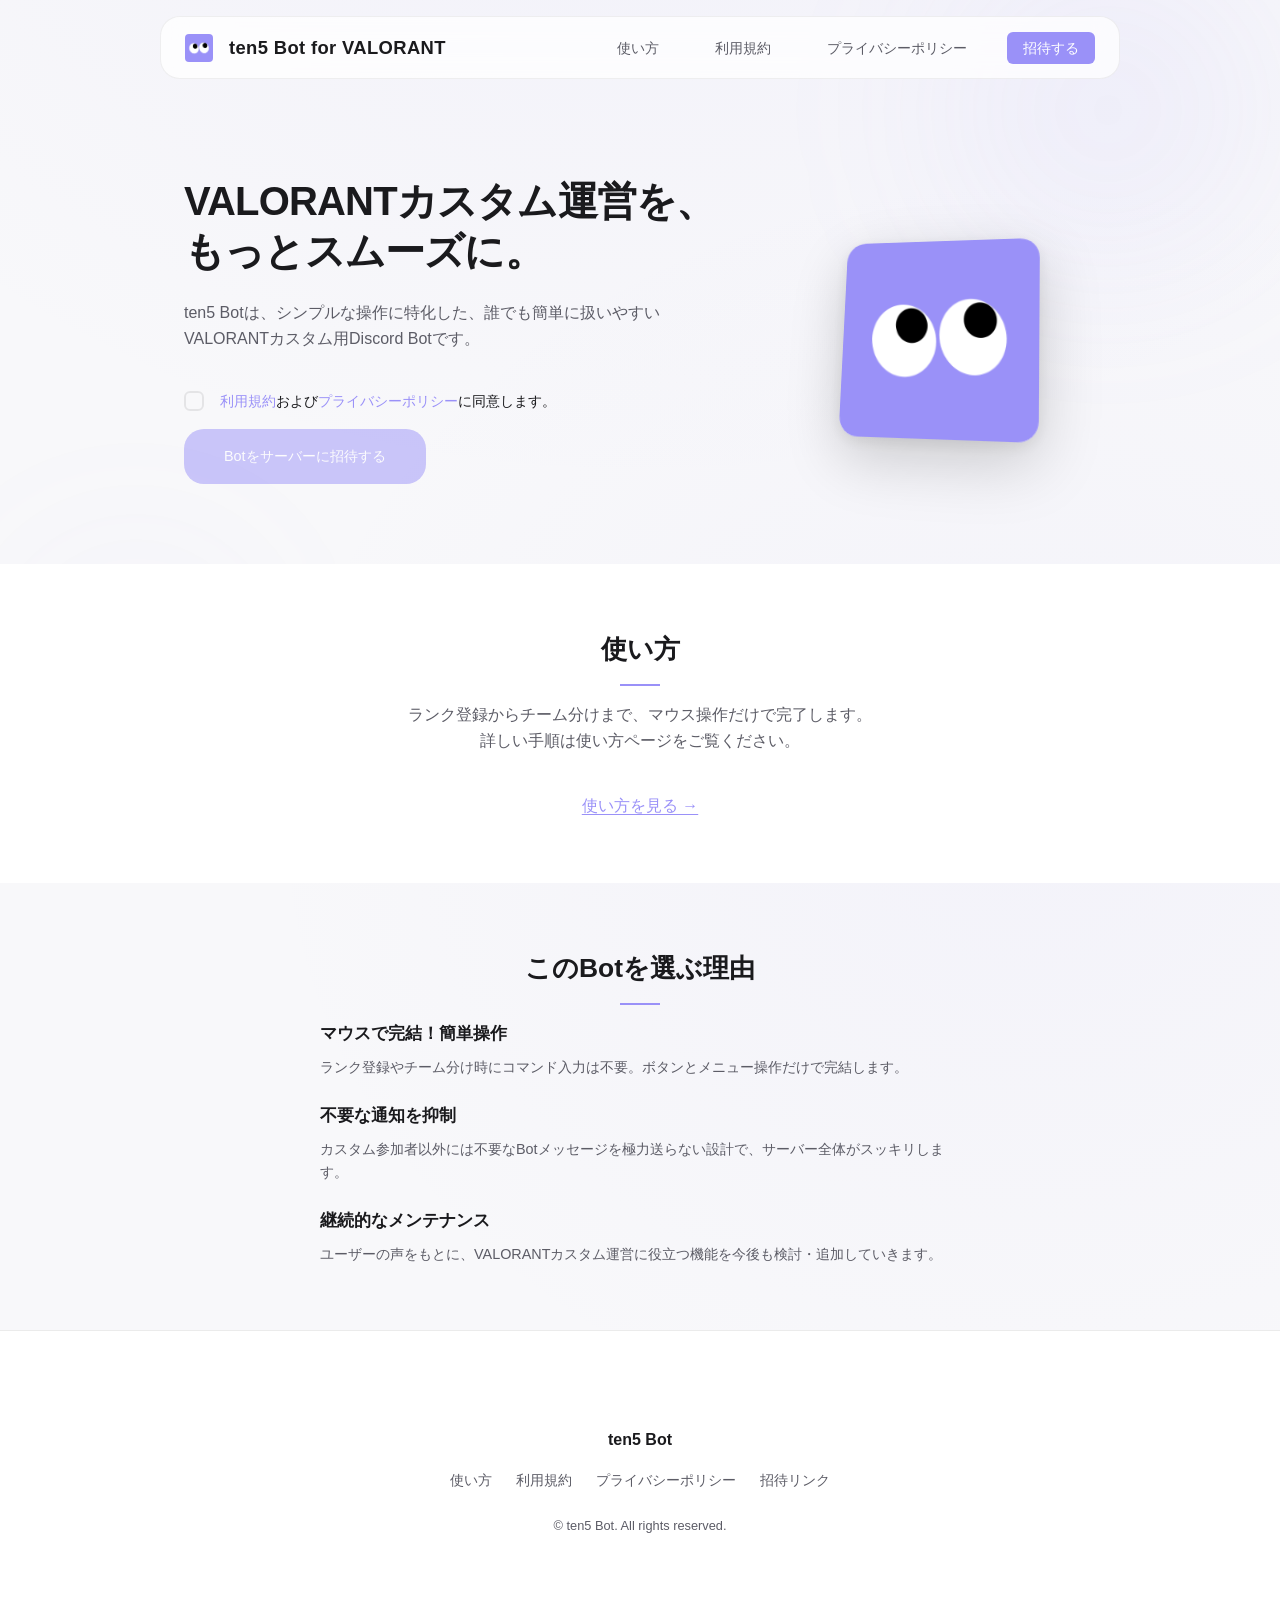
==== commit 68767890: "Fix encoding: remove duplicate HTML, BOM, and mojibake Made-with: Cursor" ====
--- a/index.html
+++ b/index.html
@@ -4,7 +4,7 @@
   <meta charset="UTF-8">
   <meta name="viewport" content="width=device-width, initial-scale=1.0">
   <meta name="description" content="ten5 Bot - VALORANTカスタムのチーム分け・運営を、Discordでスムーズに。カスタム募集/管理/進行を快適にするDiscord Botです。">
-  <title>ten5 Bot | VALORANTカスタムのチーム分けをDiscord</title>
+  <title>ten5 Bot | VALORANTカスタムのチーム分けをDiscordで</title>
   <meta name="robots" content="index,follow,max-image-preview:large,max-snippet:-1,max-video-preview:-1">
   <link rel="canonical" href="https://suidatte.github.io/ten5-docs/">
   <link rel="alternate" hreflang="ja" href="https://suidatte.github.io/ten5-docs/">
@@ -27,9 +27,56 @@
 
   <link rel="stylesheet" href="style.css">
   <link rel="icon" type="image/png" href="img/ten5_icon1.png">
+
+  <script type="application/ld+json">
+    {
+      "@context": "https://schema.org",
+      "@type": "SoftwareApplication",
+      "name": "ten5 Bot",
+      "alternateName": ["ten5"],
+      "applicationCategory": "CommunicationApplication",
+      "operatingSystem": "Discord",
+      "description": "VALORANTカスタムのチーム分け・運営をDiscordでスムーズにするDiscord Bot",
+      "url": "https://suidatte.github.io/ten5-docs/",
+      "image": "https://suidatte.github.io/ten5-docs/img/ogp.jpg",
+      "publisher": {
+        "@type": "Organization",
+        "name": "ten5 Bot"
+      },
+      "offers": {
+        "@type": "Offer",
+        "price": "0",
+        "priceCurrency": "JPY"
+      }
+    }
+  </script>
+
+  <script type="application/ld+json">
+    {
+      "@context": "https://schema.org",
+      "@type": "FAQPage",
+      "mainEntity": [
+        {
+          "@type": "Question",
+          "name": "ten5 Botは何ができるDiscord Botですか？",
+          "acceptedAnswer": {
+            "@type": "Answer",
+            "text": "ten5 Botは、VALORANTカスタム向けに、ランク登録・確認、チーム分け（チーム分けBot）、マップ選択などをDiscord上で行えるDiscordBotです。"
+          }
+        },
+        {
+          "@type": "Question",
+          "name": "VALORANTカスタムのチーム分けを、どうやって行いますか？",
+          "acceptedAnswer": {
+            "@type": "Answer",
+            "text": "manual（使い方）ページで、Discordの操作（ボタン/セレクトメニュー）だけで完了する手順を解説しています。"
+          }
+        }
+      ]
+    }
+  </script>
 </head>
 <body>
-  <!-- 背景のぼかしグラデーション blob -->
   <div class="bg-blob bg-blob--1" aria-hidden="true"></div>
   <div class="bg-blob bg-blob--2" aria-hidden="true"></div>
 
@@ -61,7 +108,6 @@
     </div>
   </header>
 
-  <!-- 招待モーダル -->
   <div class="modal" id="invite-modal" role="dialog" aria-modal="true" aria-label="Botを招待" aria-hidden="true">
     <div class="modal__backdrop" data-modal-close></div>
     <div class="modal__content">
@@ -88,7 +134,6 @@
   </div>
 
   <main>
-    <!-- ヒーロー -->
     <section class="top-section" id="invite-section">
       <div class="container container--wide top-section__inner">
         <div class="top-section__text">
@@ -118,7 +163,6 @@
       </div>
     </section>
 
-    <!-- 使い方 への導線 -->
     <section class="section" id="usage-section">
       <div class="container">
         <h2 class="section__title">使い方</h2>
@@ -132,7 +176,6 @@
       </div>
     </section>
 
-    <!-- このBotを選ぶ理由 -->
     <section class="section section--features">
       <div class="container">
         <h2 class="section__title">このBotを選ぶ理由</h2>
@@ -140,21 +183,15 @@
           <ul class="feature-list">
             <li class="feature-item">
               <h3 class="feature-item__title">マウスで完結！簡単操作</h3>
-              <p class="feature-item__desc">
-                ランク登録やチーム分け時にコマンド入力は不要。ボタンとメニュー操作だけで完結します。
-              </p>
+              <p class="feature-item__desc">ランク登録やチーム分け時にコマンド入力は不要。ボタンとメニュー操作だけで完結します。</p>
             </li>
             <li class="feature-item">
               <h3 class="feature-item__title">不要な通知を抑制</h3>
-              <p class="feature-item__desc">
-                カスタム参加者以外には不要なBotメッセージを極力送らない設計で、サーバー全体がスッキリします。
-              </p>
+              <p class="feature-item__desc">カスタム参加者以外には不要なBotメッセージを極力送らない設計で、サーバー全体がスッキリします。</p>
             </li>
             <li class="feature-item">
               <h3 class="feature-item__title">継続的なメンテナンス</h3>
-              <p class="feature-item__desc">
-                ユーザーの声をもとに、VALORANTカスタム運営に役立つ機能を今後も検討・追加していきます。
-              </p>
+              <p class="feature-item__desc">ユーザーの声をもとに、VALORANTカスタム運営に役立つ機能を今後も検討・追加していきます。</p>
             </li>
           </ul>
         </div>
@@ -178,239 +215,3 @@
   <script src="script.js"></script>
 </body>
 </html>
-<!DOCTYPE html>
-<html lang="ja">
-<head>
-  <meta charset="UTF-8">
-  <meta name="viewport" content="width=device-width, initial-scale=1.0">
-  <meta name="description" content="ten5 Bot- VALORANT繧ｫ繧ｹ繧ｿ繝縺ｮ繝√・繝蛻・￠繝ｻ驕句霧繧偵．iscord縺ｧ繧ｹ繝繝ｼ繧ｺ縺ｫ縲ゅき繧ｹ繧ｿ繝蜍滄寔/邂｡逅・騾ｲ陦後ｒ蠢ｫ驕ｩ縺ｫ縺吶ｋDiscord Bot縲・>
-  <title>ten5 Bot| VALORANT繧ｫ繧ｹ繧ｿ繝縺ｮ繝√・繝蛻・￠繧奪iscord縺ｧ</title>
-  <meta name="robots" content="index,follow,max-image-preview:large,max-snippet:-1,max-video-preview:-1">
-  <link rel="canonical" href="https://suidatte.github.io/ten5-docs/">
-  <link rel="alternate" hreflang="ja" href="https://suidatte.github.io/ten5-docs/">
-  <link rel="alternate" hreflang="x-default" href="https://suidatte.github.io/ten5-docs/">
-  <meta name="theme-color" content="#9a91f8">
-
-  <meta property="og:type" content="website">
-  <meta property="og:locale" content="ja_JP">
-  <meta property="og:site_name" content="ten5 Bot">
-  <meta property="og:title" content="ten5 Bot| VALORANT繧ｫ繧ｹ繧ｿ繝縺ｮ繝√・繝蛻・￠繧奪iscord縺ｧ">
-  <meta property="og:description" content="VALORANT繧ｫ繧ｹ繧ｿ繝縺ｮ繝√・繝蛻・￠繝ｻ驕句霧繧奪iscord縺ｧ繧ｹ繝繝ｼ繧ｺ縺ｫ縲Ｕen5 Bot縺ｯ繧ｫ繧ｹ繧ｿ繝蜍滄寔/邂｡逅・騾ｲ陦後ｒ蠢ｫ驕ｩ縺ｫ縺吶ｋDiscord Bot縺ｧ縺吶・>
-  <meta property="og:url" content="https://suidatte.github.io/ten5-docs/">
-  <meta property="og:image" content="https://suidatte.github.io/ten5-docs/img/ogp.jpg">
-  <meta property="og:image:alt" content="ten5 Bot - VALORANT繧ｫ繧ｹ繧ｿ繝縺ｮ繝√・繝蛻・￠繧奪iscord縺ｧ">
-  <meta name="twitter:card" content="summary_large_image">
-  <meta name="twitter:title" content="ten5 Bot| VALORANT繧ｫ繧ｹ繧ｿ繝縺ｮ繝√・繝蛻・￠繧奪iscord縺ｧ">
-  <meta name="twitter:description" content="VALORANT繧ｫ繧ｹ繧ｿ繝縺ｮ繝√・繝蛻・￠繝ｻ驕句霧繧奪iscord縺ｧ繧ｹ繝繝ｼ繧ｺ縺ｫ縲Ｕen5 Bot縺ｯ繧ｫ繧ｹ繧ｿ繝蜍滄寔/邂｡逅・騾ｲ陦後ｒ蠢ｫ驕ｩ縺ｫ縺吶ｋDiscord Bot縺ｧ縺吶・>
-  <meta name="twitter:image" content="https://suidatte.github.io/ten5-docs/img/ogp.jpg">
-  <meta name="twitter:image:alt" content="ten5 Bot - VALORANT繧ｫ繧ｹ繧ｿ繝縺ｮ繝√・繝蛻・￠繧奪iscord縺ｧ">
-  <link rel="stylesheet" href="style.css">
-  <link rel="icon" type="image/png" href="img/ten5_icon1.png">
-
-  <script type="application/ld+json">
-    {
-      "@context": "https://schema.org",
-      "@type": "SoftwareApplication",
-      "name": "ten5 Bot",
-      "alternateName": ["ten5"],
-      "applicationCategory": "CommunicationApplication",
-      "operatingSystem": "Discord",
-      "description": "VALORANT繧ｫ繧ｹ繧ｿ繝縺ｮ繝√・繝蛻・￠繝ｻ驕句霧繧偵．iscord縺ｧ繧ｹ繝繝ｼ繧ｺ縺ｫ縺吶ｋDiscord Bot縲・,
-      "url": "https://suidatte.github.io/ten5-docs/",
-      "image": "https://suidatte.github.io/ten5-docs/img/ogp.jpg",
-      "publisher": {
-        "@type": "Organization",
-        "name": "ten5 Bot"
-      },
-      "offers": {
-        "@type": "Offer",
-        "price": "0",
-        "priceCurrency": "JPY"
-      }
-    }
-  </script>
-
-  <script type="application/ld+json">
-    {
-      "@context": "https://schema.org",
-      "@type": "FAQPage",
-      "mainEntity": [
-        {
-          "@type": "Question",
-          "name": "ten5 Bot縺ｯ菴輔′縺ｧ縺阪ｋDiscord Bot縺ｧ縺吶°・・,
-          "acceptedAnswer": {
-            "@type": "Answer",
-            "text": "ten5 Bot縺ｯ縲〃ALORANT繧ｫ繧ｹ繧ｿ繝蜷代￠縺ｫ縲√Λ繝ｳ繧ｯ逋ｻ骭ｲ繝ｻ遒ｺ隱阪√メ繝ｼ繝蛻・￠・医メ繝ｼ繝蛻・￠Bot・峨√・繝・・驕ｸ謚槭↑縺ｩ繧奪iscord荳翫〒陦後∴繧汽iscordBot縺ｧ縺吶・
-          }
-        },
-        {
-          "@type": "Question",
-          "name": "VALORANT繧ｫ繧ｹ繧ｿ繝縺ｮ繝√・繝蛻・￠繧偵√←縺・ｄ縺｣縺ｦ陦後＞縺ｾ縺吶°・・,
-          "acceptedAnswer": {
-            "@type": "Answer",
-            "text": "manual・井ｽｿ縺・婿・峨・繝ｼ繧ｸ縺ｧ縲．iscord縺ｮ謫堺ｽ懶ｼ医・繧ｿ繝ｳ/繧ｻ繝ｬ繧ｯ繝医Γ繝九Η繝ｼ・峨□縺代〒螳御ｺ・☆繧区焔鬆・ｒ邏ｹ莉九＠縺ｦ縺・∪縺吶・
-          }
-        }
-      ]
-    }
-  </script>
-</head>
-<body>
-  <!-- 閭梧勹縺ｮ縺ｼ縺九＠繧ｰ繝ｩ繝・・繧ｷ繝ｧ繝ｳ blob・磯峅蝗ｲ豌励・譬ｸ・・-->
-  <div class="bg-blob bg-blob--1" aria-hidden="true"></div>
-  <div class="bg-blob bg-blob--2" aria-hidden="true"></div>
-
-  <header class="header" id="header">
-    <div class="header__inner">
-      <a href="index.html" class="header__brand" aria-label="ten5 Bot for VALORANT 繝医ャ繝励∈">
-        <img src="img/ten5_icon1.png" alt="" class="header__brand-icon" width="28" height="28">
-        <span class="header__brand-text">ten5 Bot<span class="header__brand-suffix"> for VALORANT</span></span>
-      </a>
-      <nav class="nav" aria-label="繝｡繧､繝ｳ繝翫ン繧ｲ繝ｼ繧ｷ繝ｧ繝ｳ">
-        <ul class="nav__list">
-          <li><a href="manual/" class="nav__link">菴ｿ縺・婿</a></li>
-          <li><a href="terms/" class="nav__link">蛻ｩ逕ｨ隕冗ｴ・/a></li>
-          <li><a href="privacy/" class="nav__link">繝励Λ繧､繝舌す繝ｼ繝昴Μ繧ｷ繝ｼ</a></li>
-          <li><a href="#invite-section" class="nav__link nav__link--cta" data-invite-modal>諡帛ｾ・☆繧・/a></li>
-        </ul>
-      </nav>
-      <button type="button" class="header__menu-btn" aria-label="繝｡繝九Η繝ｼ繧帝幕縺・ aria-expanded="false" aria-controls="nav-menu">
-        <span class="header__menu-icon"></span>
-      </button>
-    </div>
-    <div class="header__mobile" id="nav-menu" aria-hidden="true">
-      <ul class="nav__list nav__list--mobile">
-        <li><a href="manual/" class="nav__link">菴ｿ縺・婿</a></li>
-        <li><a href="terms/" class="nav__link">蛻ｩ逕ｨ隕冗ｴ・/a></li>
-        <li><a href="privacy/" class="nav__link">繝励Λ繧､繝舌す繝ｼ繝昴Μ繧ｷ繝ｼ</a></li>
-        <li><a href="#invite-section" class="nav__link nav__link--cta" data-invite-modal>諡帛ｾ・☆繧・/a></li>
-      </ul>
-    </div>
-  </header>
-
-  <!-- 諡帛ｾ・Δ繝ｼ繝繝ｫ・医・繝・ム繝ｼ縲梧魚蠕・☆繧九阪け繝ｪ繝・け縺ｧ陦ｨ遉ｺ・・-->
-  <div class="modal" id="invite-modal" role="dialog" aria-modal="true" aria-label="Bot繧呈魚蠕・ aria-hidden="true">
-    <div class="modal__backdrop" data-modal-close></div>
-    <div class="modal__content">
-      <button type="button" class="modal__close" aria-label="髢峨§繧・ data-modal-close></button>
-      <p class="modal__icon-wrap">
-        <img src="img/ten5_icon1.png" alt="" class="modal__icon" width="48" height="48">
-      </p>
-      <div class="invite-agree">
-        <label class="invite-agree__item">
-          <input type="checkbox" name="agree-terms-modal" id="agree-terms-modal" class="invite-agree__input">
-          <span class="invite-agree__check"></span>
-          <span><a href="terms/">蛻ｩ逕ｨ隕冗ｴ・/a>縺ｫ蜷梧э縺吶ｋ</span>
-        </label>
-        <label class="invite-agree__item">
-          <input type="checkbox" name="agree-privacy-modal" id="agree-privacy-modal" class="invite-agree__input">
-          <span class="invite-agree__check"></span>
-          <span><a href="privacy/">繝励Λ繧､繝舌す繝ｼ繝昴Μ繧ｷ繝ｼ</a>縺ｫ蜷梧э縺吶ｋ</span>
-        </label>
-      </div>
-      <a href="https://discord.com/oauth2/authorize?client_id=1461335201685831790&amp;permissions=8&amp;integration_type=0&amp;scope=bot+applications.commands" id="invite-btn-modal" class="btn btn--primary btn--block invite-btn" aria-disabled="true" target="_blank" rel="noopener noreferrer">
-        Bot繧偵し繝ｼ繝舌・縺ｫ諡帛ｾ・☆繧・      </a>
-    </div>
-  </div>
-
-  <main>
-    <!-- 繝医ャ繝暦ｼ壹く繝｣繝・メ繧ｳ繝斐・縺ｨ諡帛ｾ・-->
-    <section class="top-section" id="invite-section">
-      <div class="container container--wide top-section__inner">
-        <div class="top-section__text">
-          <h1 class="top-section__title">
-            <span class="top-section__title-line">VALORANT繧ｫ繧ｹ繧ｿ繝驕句霧繧偵・/span>
-            <span class="top-section__title-line">繧ゅ▲縺ｨ繧ｹ繝繝ｼ繧ｺ縺ｫ縲・/span>
-          </h1>
-          <p class="top-section__lead">
-            ten5 Bot縺ｯ縲〃ALORANT繧ｫ繧ｹ繧ｿ繝縺ｮ繝√・繝蛻・￠繝ｻ騾ｲ陦後ｒ縲．iscord荳翫〒繧ｹ繝繝ｼ繧ｺ縺ｫ縺吶ｋDiscord Bot縺ｧ縺吶・          </p>
-          <div class="top-section__cta">
-            <label class="invite-agree__item">
-              <input type="checkbox" id="agree-hero" class="invite-agree__input">
-              <span class="invite-agree__check"></span>
-              <span><a href="terms/">蛻ｩ逕ｨ隕冗ｴ・/a>縺翫ｈ縺ｳ<a href="privacy/">繝励Λ繧､繝舌す繝ｼ繝昴Μ繧ｷ繝ｼ</a>縺ｫ蜷梧э縺励∪縺吶・/span>
-            </label>
-            <a href="https://discord.com/oauth2/authorize?client_id=1461335201685831790&amp;permissions=8&amp;integration_type=0&amp;scope=bot+applications.commands" id="invite-btn-hero" class="btn btn--primary invite-btn" aria-disabled="true" target="_blank" rel="noopener noreferrer">
-              Bot繧偵し繝ｼ繝舌・縺ｫ諡帛ｾ・☆繧・            </a>
-          </div>
-        </div>
-        <div class="top-section__visual" aria-hidden="true">
-          <div class="top-section__icon-3d">
-            <img src="img/ten5_icon1.png" alt="" class="top-section__icon-img" width="180" height="180">
-          </div>
-        </div>
-      </div>
-    </section>
-
-    <!-- 菴ｿ縺・婿 -->
-    <section class="section" id="usage-section">
-      <div class="container">
-        <h2 class="section__title">菴ｿ縺・婿</h2>
-        <div class="section__body">
-          <p class="section__lead">繝ｩ繝ｳ繧ｯ逋ｻ骭ｲ縺九ｉ繝√・繝蛻・￠縺ｾ縺ｧ縲√・繧ｦ繧ｹ謫堺ｽ懊□縺代〒螳御ｺ・＠縺ｾ縺吶・br>隧ｳ縺励＞謇矩・・菴ｿ縺・婿繝壹・繧ｸ繧偵＃隕ｧ縺上□縺輔＞縲・/p>
-          <p class="usage-link"><a href="manual/" class="text-link">菴ｿ縺・婿繧定ｦ九ｋ 竊・/a></p>
-        </div>
-      </div>
-    </section>
-
-    <!-- 縺薙・Bot繧帝∈縺ｶ逅・罰 -->
-    <section class="section section--features">
-      <div class="container">
-        <h2 class="section__title">縺薙・Bot繧帝∈縺ｶ逅・罰</h2>
-        <div class="section__body">
-        <ul class="feature-list">
-          <li class="feature-item">
-            <h3 class="feature-item__title">繝槭え繧ｹ縺ｧ螳檎ｵ撰ｼ∫ｰ｡蜊俶桃菴・/h3>
-            <p class="feature-item__desc">繝ｩ繝ｳ繧ｯ逋ｻ骭ｲ繧・メ繝ｼ繝蛻・￠譎ゅ√さ繝槭Φ繝峨ｒ蜈･蜉帙☆繧句ｿ・ｦ√′縺ｪ縺丞・蠢・・〒繧ら峩諢溘〒謫堺ｽ懊′蜿ｯ閭ｽ縺ｧ縺吶・/p>
-          </li>
-          <li class="feature-item">
-            <h3 class="feature-item__title">荳崎ｦ√↑騾夂衍繧呈椛蛻ｶ</h3>
-            <p class="feature-item__desc">莉悶・繝ｦ繝ｼ繧ｶ繝ｼ縺ｫ縺ｯ荳崎ｦ√↑Bot縺九ｉ縺ｮ繝｡繝・そ繝ｼ繧ｸ縺碁∽ｿ｡縺輔ｌ縺ｪ縺・◆繧√√し繝ｼ繝舌・縺ｫ縺ｯ蜿ょ刈縺励※縺・ｋ繧ゅ・縺ｮ繧ｫ繧ｹ繧ｿ繝縺ｫ蜿ょ刈縺励※縺・↑縺・婿縺ｫ繧る・諷ｮ縺励◆險ｭ險医〒縺吶・/p>
-          </li>
-          <li class="feature-item">
-            <h3 class="feature-item__title">邯咏ｶ夂噪縺ｪ繝｡繝ｳ繝・リ繝ｳ繧ｹ</h3>
-            <p class="feature-item__desc">莉雁ｾ後ｂ繝ｦ繝ｼ繧ｶ繝ｼ縺ｮ繝九・繧ｺ縺ｫ蠢懊§縺ｦ縲∝ｿ・ｦ√↑讖溯・繧堤ｶ咏ｶ夂噪縺ｫ讀懆ｨ弱・霑ｽ蜉縺励※縺・￥莠亥ｮ壹〒縺吶・/p>
-          </li>
-        </ul>
-        </div>
-      </div>
-    </section>
-
-    <section class="section" id="seo-faq">
-      <div class="container">
-        <h2 class="section__title">繧医￥縺ゅｋ雉ｪ蝠擾ｼ・AQ・・/h2>
-        <div class="section__body">
-          <details class="doc-accordion">
-            <summary class="doc-accordion__summary">ten5 Bot縺ｯ菴輔′縺ｧ縺阪ｋDiscord Bot縺ｧ縺吶°・・/summary>
-            <div class="doc-accordion__content">
-              <p>ten5 Bot縺ｯ縲〃ALORANT繧ｫ繧ｹ繧ｿ繝蜷代￠縺ｫ縲√Λ繝ｳ繧ｯ逋ｻ骭ｲ繝ｻ遒ｺ隱阪√メ繝ｼ繝蛻・￠・医メ繝ｼ繝蛻・￠Bot・峨√・繝・・驕ｸ謚槭↑縺ｩ繧奪iscord荳翫〒陦後∴繧汽iscordBot縺ｧ縺吶・/p>
-            </div>
-          </details>
-          <details class="doc-accordion">
-            <summary class="doc-accordion__summary">VALORANT繧ｫ繧ｹ繧ｿ繝縺ｮ繝√・繝蛻・￠繧偵√←縺・ｄ縺｣縺ｦ陦後＞縺ｾ縺吶°・・/summary>
-            <div class="doc-accordion__content">
-              <p>菴ｿ縺・婿・・anual・峨・繝ｼ繧ｸ縺ｧ縲．iscord縺ｮ謫堺ｽ懶ｼ医・繧ｿ繝ｳ/繧ｻ繝ｬ繧ｯ繝医Γ繝九Η繝ｼ・峨□縺代〒螳御ｺ・☆繧区焔鬆・ｒ邏ｹ莉九＠縺ｦ縺・∪縺吶・/p>
-              <p><a href="manual/" class="text-link">菴ｿ縺・婿繧定ｦ九ｋ 竊・/a></p>
-            </div>
-          </details>
-        </div>
-      </div>
-    </section>
-  </main>
-
-  <footer class="footer">
-    <div class="container footer__inner">
-      <div class="footer__brand">ten5 Bot</div>
-      <nav class="footer__nav" aria-label="繝輔ャ繧ｿ繝ｼ繝翫ン繧ｲ繝ｼ繧ｷ繝ｧ繝ｳ">
-        <a href="manual/">菴ｿ縺・婿</a>
-        <a href="terms/">蛻ｩ逕ｨ隕冗ｴ・/a>
-        <a href="privacy/">繝励Λ繧､繝舌す繝ｼ繝昴Μ繧ｷ繝ｼ</a>
-        <a href="https://discord.com/oauth2/authorize?client_id=1461335201685831790&amp;permissions=8&amp;integration_type=0&amp;scope=bot+applications.commands" target="_blank" rel="noopener noreferrer">諡帛ｾ・Μ繝ｳ繧ｯ</a>
-      </nav>
-      <p class="footer__copy">&copy; ten5 Bot. All rights reserved.</p>
-    </div>
-  </footer>
-
-  <script src="script.js"></script>
-</body>
-</html>
